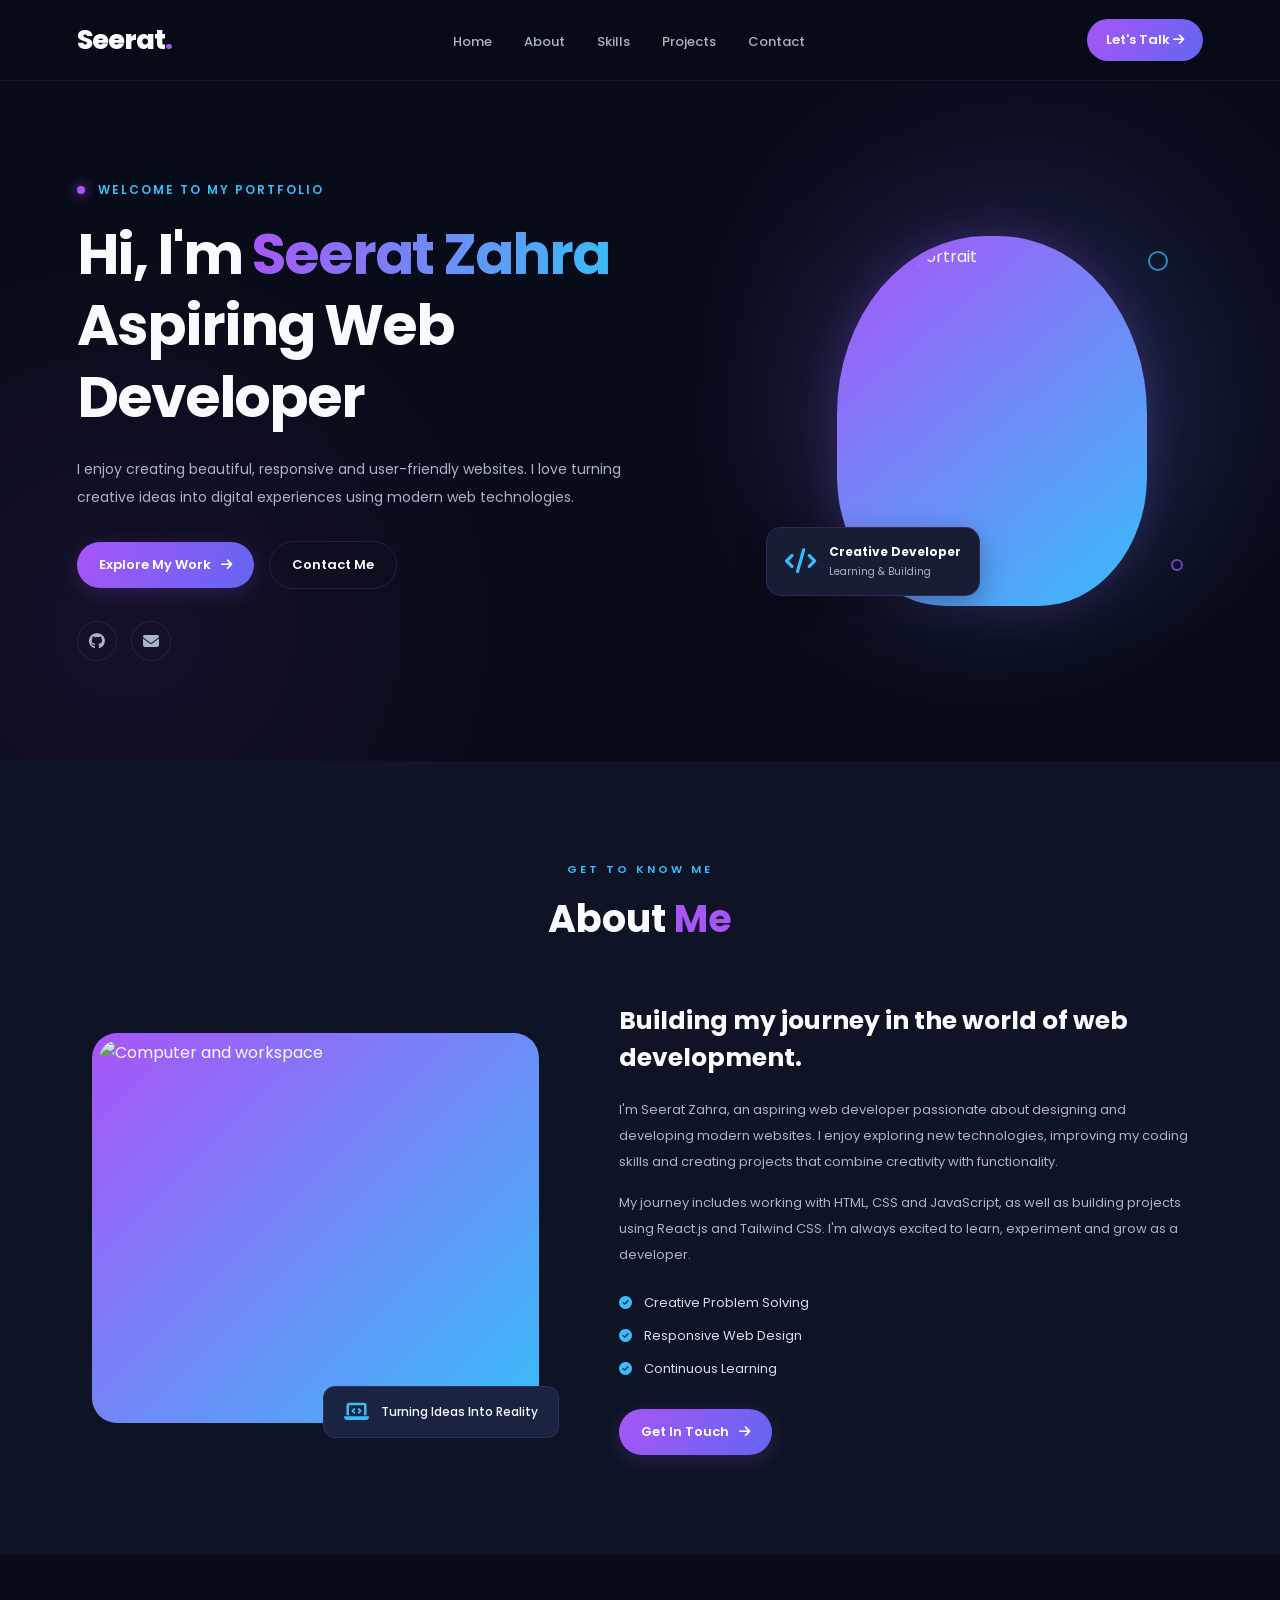
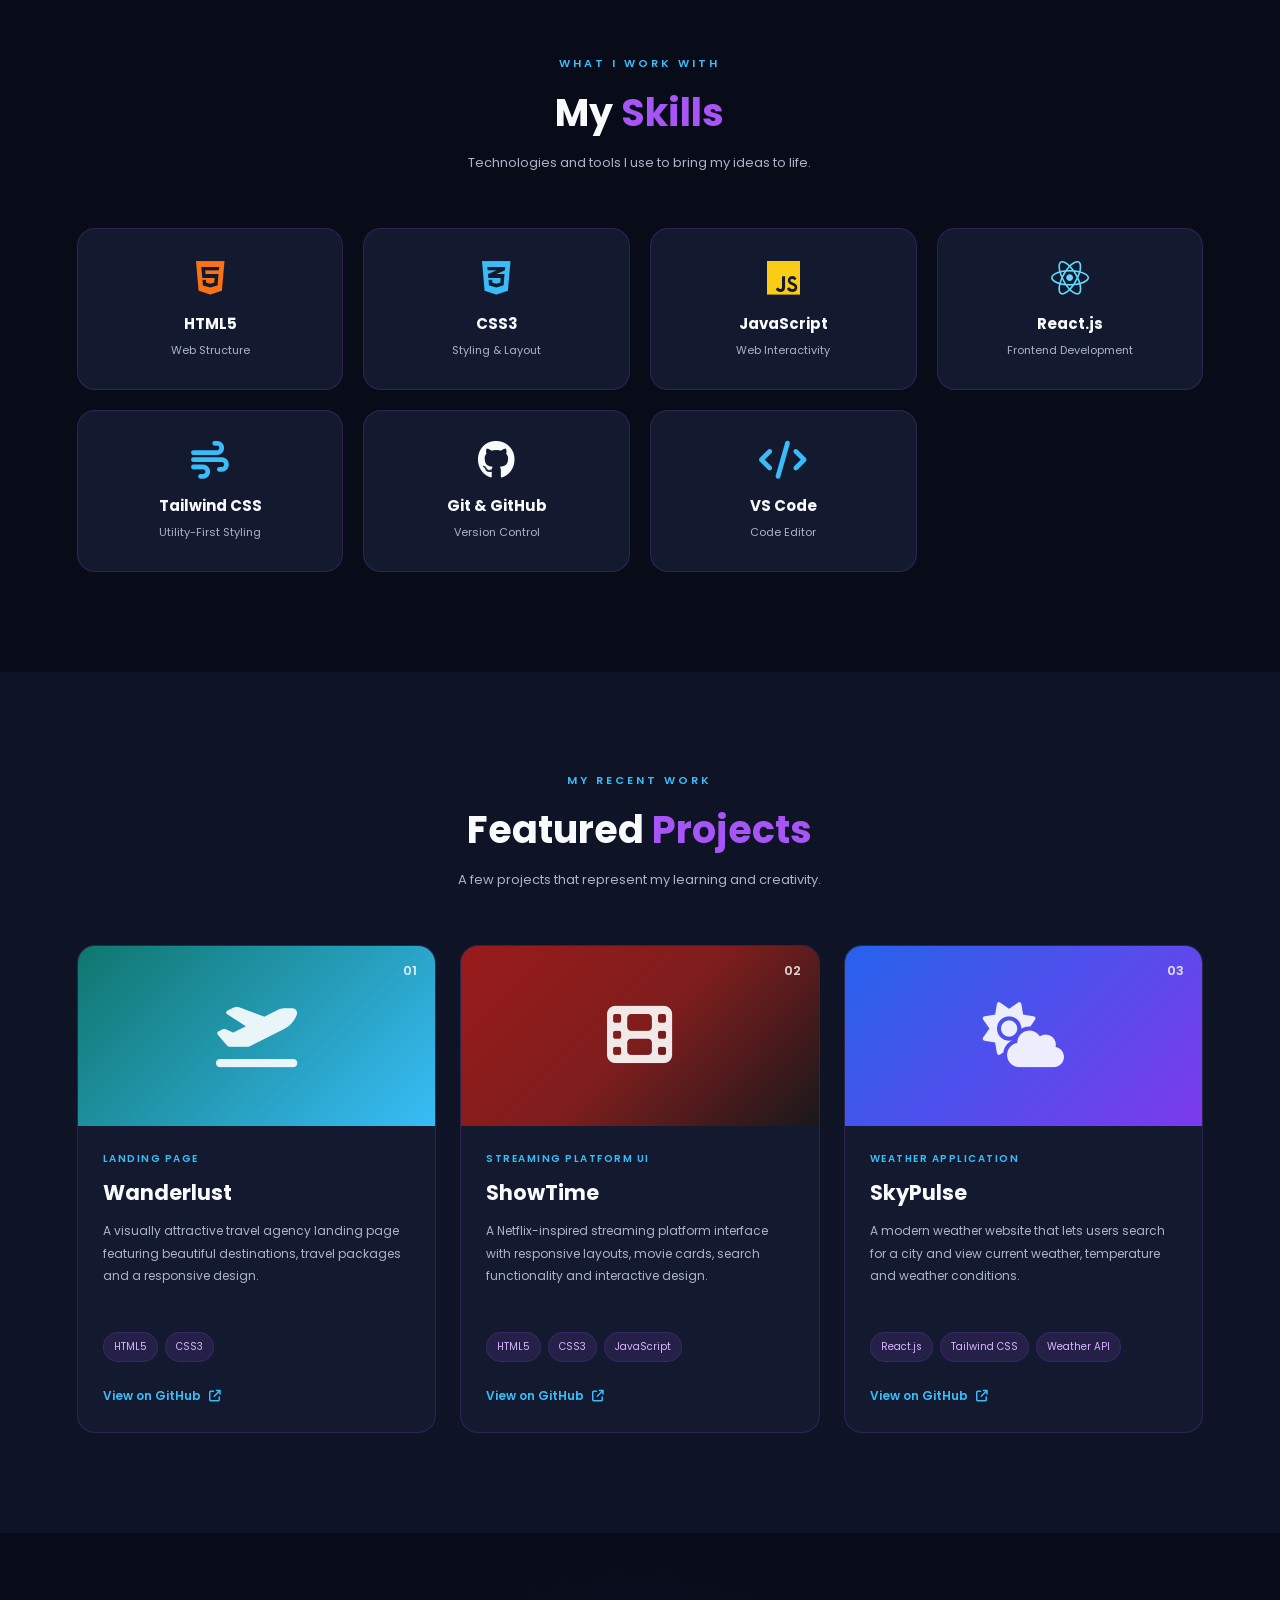
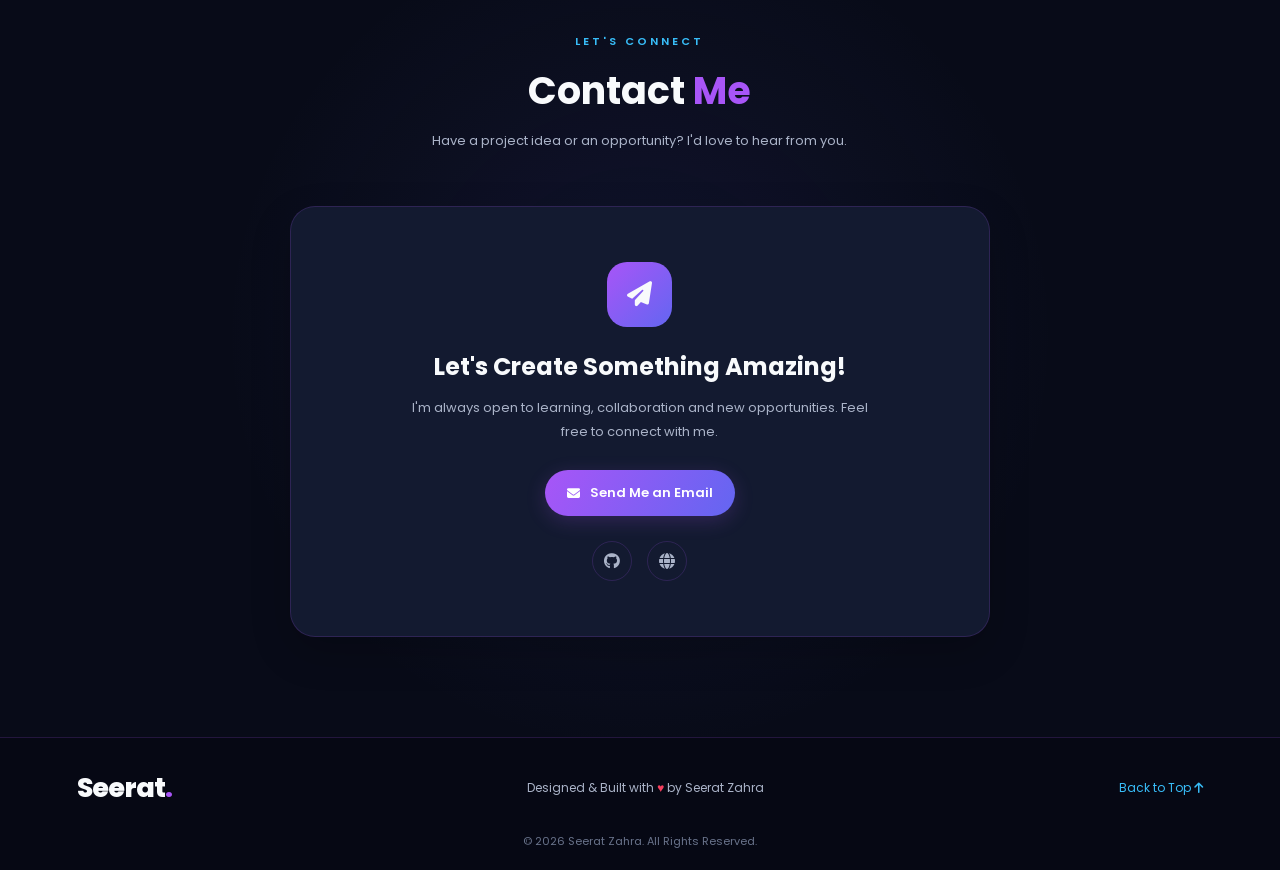
==== Web-Development-and-Designing-Level-1-Task-2-Personal-Portfolio/index.html @ 810b22ed "update langing page images" ====
<!DOCTYPE html>
<html lang="en">
<head>
    <meta charset="UTF-8">
    <meta name="viewport" content="width=device-width, initial-scale=1.0">
    <title>Seerat Zahra | Portfolio</title>

    <link rel="icon" type="image/png" href="https://static.vecteezy.com/system/resources/previews/004/467/266/non_2x/portfolio-sketch-neon-icon-simple-thin-line-outline-of-education-icons-for-ui-and-ux-website-or-mobile-application-isolated-on-brick-wall-vector.jpg">

    <!-- Google Font -->
    <link rel="preconnect" href="https://fonts.googleapis.com">
    <link rel="preconnect" href="https://fonts.gstatic.com" crossorigin>
    <link href="https://fonts.googleapis.com/css2?family=Poppins:wght@300;400;500;600;700;800&display=swap" rel="stylesheet">

    <!-- Icons -->
    <link rel="stylesheet" href="https://cdnjs.cloudflare.com/ajax/libs/font-awesome/6.5.0/css/all.min.css">

    <link rel="stylesheet" href="style.css">
</head>

<body>

    <!-- NAVBAR -->
    <header class="header">
        <nav class="navbar container">
            <a href="#home" class="logo">Seerat<span>.</span></a>

            <ul class="nav-links">
                <li><a href="#home">Home</a></li>
                <li><a href="#about">About</a></li>
                <li><a href="#skills">Skills</a></li>
                <li><a href="#projects">Projects</a></li>
                <li><a href="#contact">Contact</a></li>
            </ul>

            <a href="#contact" class="nav-btn">Let's Talk <i class="fas fa-arrow-right"></i></a>
        </nav>
    </header>


    <!-- HERO SECTION -->
    <section class="hero section" id="home">
        <div class="container hero-content">

            <div class="hero-text">
                <p class="welcome"><span></span> WELCOME TO MY PORTFOLIO</p>

                <h1>
                    Hi, I'm <span>Seerat Zahra</span>
                    <br>
                    Aspiring Web Developer
                </h1>

                <p class="hero-description">
                    I enjoy creating beautiful, responsive and user-friendly
                    websites. I love turning creative ideas into digital
                    experiences using modern web technologies.
                </p>

                <div class="hero-buttons">
                    <a href="#projects" class="primary-btn">
                        Explore My Work <i class="fas fa-arrow-right"></i>
                    </a>

                    <a href="#contact" class="secondary-btn">
                        Contact Me
                    </a>
                </div>

                <div class="social-links">
                    <a href="https://github.com/zseerat2424-lab" target="_blank" aria-label="GitHub">
                        <i class="fab fa-github"></i>
                    </a>
                    <a href="#contact" aria-label="Contact">
                        <i class="fas fa-envelope"></i>
                    </a>
                </div>
            </div>

            <div class="hero-image">
                <div class="image-glow"></div>

                <div class="avatar-frame">
                    <img
                        src="https://images.stockcake.com/public/b/0/a/b0afd8a7-63c9-40c5-acd7-bfbc4ed715cc_large/coder-at-work-stockcake.jpg"
                        alt="Profile portrait"
                    >
                </div>

                <div class="floating-card">
                    <i class="fas fa-code"></i>
                    <div>
                        <h4>Creative Developer</h4>
                        <p>Learning & Building</p>
                    </div>
                </div>

                <div class="small-decoration decoration-one"></div>
                <div class="small-decoration decoration-two"></div>
            </div>

        </div>
    </section>


    <!-- ABOUT SECTION -->
    <section class="about section" id="about">
        <div class="container">

            <div class="section-heading">
                <p class="section-subtitle">GET TO KNOW ME</p>
                <h2>About <span>Me</span></h2>
            </div>

            <div class="about-content">

                <div class="about-image">
                    <div class="about-image-frame">
                        <img
                            src="https://images.unsplash.com/photo-1498050108023-c5249f4df085?auto=format&fit=crop&w=900&q=85"
                            alt="Computer and workspace"
                        >
                    </div>
                    <div class="about-image-label">
                        <i class="fas fa-laptop-code"></i>
                        <span>Turning Ideas Into Reality</span>
                    </div>
                </div>

                <div class="about-text">
                    <h3>Building my journey in the world of web development.</h3>

                    <p>
                        I'm Seerat Zahra, an aspiring web developer passionate
                        about designing and developing modern websites.
                        I enjoy exploring new technologies, improving my
                        coding skills and creating projects that combine
                        creativity with functionality.
                    </p>

                    <p>
                        My journey includes working with HTML, CSS and
                        JavaScript, as well as building projects using
                        React.js and Tailwind CSS. I'm always excited to
                        learn, experiment and grow as a developer.
                    </p>

                    <div class="about-details">
                        <div>
                            <i class="fas fa-check-circle"></i>
                            Creative Problem Solving
                        </div>
                        <div>
                            <i class="fas fa-check-circle"></i>
                            Responsive Web Design
                        </div>
                        <div>
                            <i class="fas fa-check-circle"></i>
                            Continuous Learning
                        </div>
                    </div>

                    <a href="#contact" class="primary-btn about-btn">
                        Get In Touch <i class="fas fa-arrow-right"></i>
                    </a>
                </div>

            </div>
        </div>
    </section>


    <!-- SKILLS SECTION -->
    <section class="skills section" id="skills">
        <div class="container">

            <div class="section-heading">
                <p class="section-subtitle">WHAT I WORK WITH</p>
                <h2>My <span>Skills</span></h2>
                <p class="heading-description">
                    Technologies and tools I use to bring my ideas to life.
                </p>
            </div>

            <div class="skills-grid">

                <div class="skill-card">
                    <i class="fab fa-html5 html-icon"></i>
                    <h3>HTML5</h3>
                    <p>Web Structure</p>
                </div>

                <div class="skill-card">
                    <i class="fab fa-css3-alt css-icon"></i>
                    <h3>CSS3</h3>
                    <p>Styling & Layout</p>
                </div>

                <div class="skill-card">
                    <i class="fab fa-js js-icon"></i>
                    <h3>JavaScript</h3>
                    <p>Web Interactivity</p>
                </div>

                <div class="skill-card">
                    <i class="fab fa-react react-icon"></i>
                    <h3>React.js</h3>
                    <p>Frontend Development</p>
                </div>

                <div class="skill-card">
                    <i class="fas fa-wind tailwind-icon"></i>
                    <h3>Tailwind CSS</h3>
                    <p>Utility-First Styling</p>
                </div>

                <div class="skill-card">
                    <i class="fab fa-github github-icon"></i>
                    <h3>Git & GitHub</h3>
                    <p>Version Control</p>
                </div>

                <div class="skill-card">
                    <i class="fas fa-code vscode-icon"></i>
                    <h3>VS Code</h3>
                    <p>Code Editor</p>
                </div>

            </div>
        </div>
    </section>


    <!-- PROJECTS SECTION -->
    <section class="projects section" id="projects">
        <div class="container">

            <div class="section-heading">
                <p class="section-subtitle">MY RECENT WORK</p>
                <h2>Featured <span>Projects</span></h2>
                <p class="heading-description">
                    A few projects that represent my learning and creativity.
                </p>
            </div>

            <div class="projects-grid">

                <!-- WANDERLUST -->
                <div class="project-card">
                    <div class="project-image wanderlust-image">
                        <i class="fas fa-plane-departure"></i>
                        <span>01</span>
                    </div>

                    <div class="project-info">
                        <p class="project-category">LANDING PAGE</p>
                        <h3>Wanderlust</h3>

                        <p>
                            A visually attractive travel agency landing page
                            featuring beautiful destinations, travel packages
                            and a responsive design.
                        </p>

                        <div class="project-tech">
                            <span>HTML5</span>
                            <span>CSS3</span>
                        </div>

                        <a href="https://github.com/zseerat2424-lab/OIBSIP"
                           target="_blank" class="project-link">
                            View on GitHub <i class="fas fa-arrow-up-right-from-square"></i>
                        </a>
                    </div>
                </div>


                <!-- SHOWTIME -->
                <div class="project-card">
                    <div class="project-image showtime-image">
                        <i class="fas fa-film"></i>
                        <span>02</span>
                    </div>

                    <div class="project-info">
                        <p class="project-category">STREAMING PLATFORM UI</p>
                        <h3>ShowTime</h3>

                        <p>
                            A Netflix-inspired streaming platform interface
                            with responsive layouts, movie cards, search
                            functionality and interactive design.
                        </p>

                        <div class="project-tech">
                            <span>HTML5</span>
                            <span>CSS3</span>
                            <span>JavaScript</span>
                        </div>

                        <a href="https://github.com/zseerat2424-lab/Show-Time"
                           target="_blank" class="project-link">
                            View on GitHub <i class="fas fa-arrow-up-right-from-square"></i>
                        </a>
                    </div>
                </div>


                <!-- SKYPULSE -->
                <div class="project-card">
                    <div class="project-image skypulse-image">
                        <i class="fas fa-cloud-sun"></i>
                        <span>03</span>
                    </div>

                    <div class="project-info">
                        <p class="project-category">WEATHER APPLICATION</p>
                        <h3>SkyPulse</h3>

                        <p>
                            A modern weather website that lets users search
                            for a city and view current weather, temperature
                            and weather conditions.
                        </p>

                        <div class="project-tech">
                            <span>React.js</span>
                            <span>Tailwind CSS</span>
                            <span>Weather API</span>
                        </div>

                        <a href="https://github.com/zseerat2424-lab/Sky-Pulse"
                           target="_blank" class="project-link">
                            View on GitHub <i class="fas fa-arrow-up-right-from-square"></i>
                        </a>
                    </div>
                </div>

            </div>
        </div>
    </section>


    <!-- CONTACT SECTION -->
    <section class="contact section" id="contact">
        <div class="container">

            <div class="section-heading">
                <p class="section-subtitle">LET'S CONNECT</p>
                <h2>Contact <span>Me</span></h2>
                <p class="heading-description">
                    Have a project idea or an opportunity? I'd love to hear from you.
                </p>
            </div>

            <div class="contact-box">

                <div class="contact-icon">
                    <i class="fas fa-paper-plane"></i>
                </div>

                <h3>Let's Create Something Amazing!</h3>

                <p>
                    I'm always open to learning, collaboration and new opportunities.
                    Feel free to connect with me.
                </p>

                <a href="mailto:your-email@example.com" class="primary-btn">
                    <i class="fas fa-envelope"></i> Send Me an Email
                </a>

                <div class="contact-socials">
                    <a href="https://github.com/zseerat2424-lab" target="_blank" aria-label="GitHub">
                        <i class="fab fa-github"></i>
                    </a>
                    <a href="https://github.com/zseerat2424-lab" target="_blank" aria-label="GitHub profile">
                        <i class="fas fa-globe"></i>
                    </a>
                </div>

            </div>
        </div>
    </section>


    <!-- FOOTER -->
    <footer class="footer">
        <div class="container footer-content">
            <a href="#home" class="logo">Seerat<span>.</span></a>

            <p>Designed & Built with <span>♥</span> by Seerat Zahra</p>

            <a href="#home" class="back-to-top">
                Back to Top <i class="fas fa-arrow-up"></i>
            </a>
        </div>

        <p class="copyright">
            © 2026 Seerat Zahra. All Rights Reserved.
        </p>
    </footer>

</body>
</html>
---- Web-Development-and-Designing-Level-1-Task-2-Personal-Portfolio/style.css ----
/* =========================
   GLOBAL STYLES
========================= */

* {
    margin: 0;
    padding: 0;
    box-sizing: border-box;
    scroll-behavior: smooth;
}

:root {
    --bg-color: #080b18;
    --second-bg: #0e1325;
    --card-bg: #131a30;
    --purple: #a855f7;
    --blue: #38bdf8;
    --white: #f8fafc;
    --text: #aab3c8;
    --border: rgba(168, 85, 247, 0.18);
}

body {
    font-family: 'Poppins', sans-serif;
    background: var(--bg-color);
    color: var(--white);
    overflow-x: hidden;
}

a {
    text-decoration: none;
    color: inherit;
}

li {
    list-style: none;
}

img {
    max-width: 100%;
    display: block;
}

.container {
    width: 88%;
    max-width: 1200px;
    margin: auto;
}

.section {
    padding: 100px 0;
}


/* =========================
   NAVBAR
========================= */

.header {
    width: 100%;
    position: sticky;
    top: 0;
    z-index: 1000;
    background: rgba(8, 11, 24, 0.92);
    backdrop-filter: blur(15px);
    border-bottom: 1px solid rgba(255, 255, 255, 0.06);
}

.navbar {
    min-height: 80px;
    display: flex;
    align-items: center;
    justify-content: space-between;
}

.logo {
    font-size: 27px;
    font-weight: 800;
    letter-spacing: -1px;
}

.logo span {
    color: var(--purple);
}

.nav-links {
    display: flex;
    align-items: center;
    gap: 32px;
}

.nav-links a {
    font-size: 13px;
    font-weight: 500;
    color: var(--text);
    transition: 0.3s;
}

.nav-links a:hover {
    color: var(--blue);
}

.nav-btn {
    background: linear-gradient(120deg, var(--purple), #6366f1);
    padding: 11px 19px;
    border-radius: 30px;
    font-size: 13px;
    font-weight: 600;
    transition: 0.3s;
}

.nav-btn:hover {
    transform: translateY(-3px);
    box-shadow: 0 5px 20px rgba(168, 85, 247, 0.35);
}


/* =========================
   HERO SECTION
========================= */

.hero {
    min-height: 650px;
    display: flex;
    align-items: center;
    background:
        radial-gradient(circle at 80% 40%, rgba(99, 102, 241, 0.12), transparent 30%),
        radial-gradient(circle at 10% 80%, rgba(168, 85, 247, 0.08), transparent 30%);
}

.hero-content {
    display: grid;
    grid-template-columns: 1.2fr 0.8fr;
    align-items: center;
    gap: 70px;
}

.welcome {
    color: var(--blue);
    font-size: 12px;
    font-weight: 600;
    letter-spacing: 2px;
    margin-bottom: 20px;
}

.welcome span {
    display: inline-block;
    width: 8px;
    height: 8px;
    background: var(--purple);
    border-radius: 50%;
    margin-right: 8px;
    box-shadow: 0 0 12px var(--purple);
}

.hero-text h1 {
    font-size: clamp(36px, 5vw, 57px);
    line-height: 1.25;
    font-weight: 700;
    letter-spacing: -2px;
}

.hero-text h1 span {
    background: linear-gradient(100deg, var(--purple), var(--blue));
    background-clip: text;
    -webkit-background-clip: text;
    color: transparent;
}

.hero-description {
    color: var(--text);
    font-size: 14px;
    line-height: 2;
    max-width: 570px;
    margin: 22px 0 30px;
}

.hero-buttons {
    display: flex;
    align-items: center;
    gap: 15px;
    flex-wrap: wrap;
}

.primary-btn,
.secondary-btn {
    display: inline-flex;
    align-items: center;
    justify-content: center;
    gap: 10px;
    padding: 13px 22px;
    border-radius: 30px;
    font-size: 13px;
    font-weight: 600;
    transition: 0.3s;
}

.primary-btn {
    background: linear-gradient(120deg, var(--purple), #6366f1);
    color: white;
    box-shadow: 0 5px 20px rgba(168, 85, 247, 0.2);
}

.primary-btn:hover {
    transform: translateY(-4px);
    box-shadow: 0 8px 25px rgba(168, 85, 247, 0.4);
}

.secondary-btn {
    border: 1px solid var(--border);
    color: var(--white);
}

.secondary-btn:hover {
    border-color: var(--blue);
    color: var(--blue);
    transform: translateY(-4px);
}

.social-links {
    display: flex;
    gap: 14px;
    margin-top: 32px;
}

.social-links a,
.contact-socials a {
    width: 40px;
    height: 40px;
    border: 1px solid var(--border);
    border-radius: 50%;
    display: flex;
    align-items: center;
    justify-content: center;
    color: var(--text);
    transition: 0.3s;
}

.social-links a:hover,
.contact-socials a:hover {
    color: white;
    background: var(--purple);
    transform: translateY(-4px);
}


/* HERO IMAGE */

.hero-image {
    position: relative;
    display: flex;
    align-items: center;
    justify-content: center;
    min-height: 420px;
}

.image-glow {
    position: absolute;
    width: 320px;
    height: 320px;
    background: linear-gradient(135deg, var(--purple), var(--blue));
    border-radius: 50%;
    filter: blur(90px);
    opacity: 0.25;
}

.avatar-frame {
    width: 310px;
    height: 370px;
    position: relative;
    z-index: 2;
    border-radius: 48% 48% 35% 35%;
    padding: 8px;
    background: linear-gradient(140deg, var(--purple), var(--blue));
    box-shadow: 0 0 40px rgba(168, 85, 247, 0.2);
    overflow: hidden;
}

.avatar-frame img {
    width: 100%;
    height: 100%;
    object-fit: cover;
    object-position: center;
    border-radius: inherit;
}

.floating-card {
    position: absolute;
    z-index: 3;
    bottom: 35px;
    left: -15px;
    display: flex;
    align-items: center;
    gap: 13px;
    background: #171d35;
    border: 1px solid var(--border);
    border-radius: 15px;
    padding: 15px 18px;
    box-shadow: 0 10px 30px rgba(0, 0, 0, 0.3);
    animation: float 3s ease-in-out infinite;
}

.floating-card > i {
    color: var(--blue);
    font-size: 25px;
}

.floating-card h4 {
    font-size: 12px;
}

.floating-card p {
    font-size: 10px;
    color: var(--text);
    margin-top: 3px;
}

.small-decoration {
    position: absolute;
    border: 2px solid var(--blue);
    border-radius: 50%;
    opacity: 0.7;
}

.decoration-one {
    width: 20px;
    height: 20px;
    top: 40px;
    right: 35px;
}

.decoration-two {
    width: 12px;
    height: 12px;
    bottom: 60px;
    right: 20px;
    border-color: var(--purple);
}

@keyframes float {
    0%, 100% {
        transform: translateY(0);
    }
    50% {
        transform: translateY(-12px);
    }
}


/* =========================
   SECTION HEADINGS
========================= */

.section-heading {
    text-align: center;
    margin-bottom: 55px;
}

.section-subtitle {
    color: var(--blue);
    font-size: 11px;
    font-weight: 600;
    letter-spacing: 3px;
    margin-bottom: 12px;
}

.section-heading h2 {
    font-size: 38px;
    font-weight: 700;
}

.section-heading h2 span {
    color: var(--purple);
}

.heading-description {
    color: var(--text);
    font-size: 13px;
    margin-top: 12px;
}


/* =========================
   ABOUT SECTION
========================= */

.about {
    background: var(--second-bg);
}

.about-content {
    display: grid;
    grid-template-columns: 0.9fr 1.1fr;
    align-items: center;
    gap: 65px;
}

.about-image {
    position: relative;
    padding: 15px;
}

.about-image-frame {
    height: 390px;
    border-radius: 25px;
    padding: 7px;
    background: linear-gradient(135deg, var(--purple), var(--blue));
    overflow: hidden;
}

.about-image-frame img {
    height: 100%;
    width: 100%;
    object-fit: cover;
    border-radius: 20px;
    transition: 0.5s;
}

.about-image-frame:hover img {
    transform: scale(1.06);
}

.about-image-label {
    position: absolute;
    bottom: 0;
    right: -5px;
    background: #1a2340;
    border: 1px solid var(--border);
    border-radius: 12px;
    padding: 15px 20px;
    display: flex;
    align-items: center;
    gap: 12px;
    font-size: 12px;
    font-weight: 500;
}

.about-image-label i {
    color: var(--blue);
    font-size: 20px;
}

.about-text h3 {
    font-size: 25px;
    line-height: 1.5;
    margin-bottom: 20px;
}

.about-text p {
    color: var(--text);
    font-size: 13px;
    line-height: 2;
    margin-bottom: 15px;
}

.about-details {
    display: grid;
    gap: 13px;
    margin: 25px 0;
}

.about-details div {
    font-size: 13px;
    color: #d7dced;
}

.about-details i {
    color: var(--blue);
    margin-right: 9px;
}

.about-btn {
    margin-top: 5px;
}


/* =========================
   SKILLS SECTION
========================= */

.skills {
    background: var(--bg-color);
}

.skills-grid {
    display: grid;
    grid-template-columns: repeat(4, 1fr);
    gap: 20px;
}

.skill-card {
    background: var(--card-bg);
    border: 1px solid var(--border);
    padding: 30px 15px;
    border-radius: 18px;
    text-align: center;
    transition: 0.35s;
}

.skill-card:hover {
    transform: translateY(-9px);
    border-color: var(--purple);
    box-shadow: 0 10px 30px rgba(168, 85, 247, 0.12);
}

.skill-card i {
    font-size: 38px;
    margin-bottom: 15px;
}

.skill-card h3 {
    font-size: 15px;
    margin-bottom: 7px;
}

.skill-card p {
    color: var(--text);
    font-size: 11px;
}

.html-icon {
    color: #f97316;
}

.css-icon {
    color: #38bdf8;
}

.js-icon {
    color: #facc15;
}

.react-icon {
    color: #61dafb;
}

.tailwind-icon {
    color: #38bdf8;
}

.github-icon {
    color: #f8fafc;
}

.vscode-icon {
    color: #38bdf8;
}


/* =========================
   PROJECTS SECTION
========================= */

.projects {
    background: var(--second-bg);
}

.projects-grid {
    display: grid;
    grid-template-columns: repeat(3, 1fr);
    gap: 24px;
}

.project-card {
    background: var(--card-bg);
    border: 1px solid var(--border);
    border-radius: 18px;
    overflow: hidden;
    transition: 0.35s;
}

.project-card:hover {
    transform: translateY(-10px);
    border-color: var(--purple);
    box-shadow: 0 12px 35px rgba(168, 85, 247, 0.13);
}

.project-image {
    height: 180px;
    position: relative;
    display: flex;
    align-items: center;
    justify-content: center;
    overflow: hidden;
}

.project-image i {
    font-size: 65px;
    color: rgba(255, 255, 255, 0.9);
    transition: 0.4s;
}

.project-card:hover .project-image i {
    transform: scale(1.2) rotate(-5deg);
}

.project-image span {
    position: absolute;
    top: 15px;
    right: 18px;
    font-size: 13px;
    font-weight: 600;
    color: rgba(255, 255, 255, 0.8);
}

.wanderlust-image {
    background: linear-gradient(135deg, #0f766e, #38bdf8);
}

.showtime-image {
    background: linear-gradient(135deg, #991b1b, #7f1d1d, #18181b);
}

.skypulse-image {
    background: linear-gradient(135deg, #2563eb, #7c3aed);
}

.project-info {
    padding: 25px;
}

.project-category {
    color: var(--blue);
    font-size: 10px;
    letter-spacing: 1.5px;
    font-weight: 600;
    margin-bottom: 10px;
}

.project-info h3 {
    font-size: 21px;
    margin-bottom: 12px;
}

.project-info > p:not(.project-category) {
    font-size: 12px;
    line-height: 1.9;
    color: var(--text);
    min-height: 92px;
}

.project-tech {
    display: flex;
    flex-wrap: wrap;
    gap: 7px;
    margin: 20px 0;
}

.project-tech span {
    color: #d8b4fe;
    background: rgba(168, 85, 247, 0.12);
    border: 1px solid rgba(168, 85, 247, 0.15);
    border-radius: 20px;
    padding: 6px 10px;
    font-size: 10px;
}

.project-link {
    display: inline-flex;
    align-items: center;
    gap: 8px;
    color: var(--blue);
    font-size: 12px;
    font-weight: 600;
    transition: 0.3s;
}

.project-link:hover {
    color: var(--purple);
    gap: 13px;
}


/* =========================
   CONTACT SECTION
========================= */

.contact {
    background:
        radial-gradient(circle at center, rgba(99, 102, 241, 0.1), transparent 55%),
        var(--bg-color);
}

.contact-box {
    max-width: 700px;
    margin: auto;
    padding: 55px 35px;
    text-align: center;
    border: 1px solid var(--border);
    background: var(--card-bg);
    border-radius: 25px;
    box-shadow: 0 15px 40px rgba(0, 0, 0, 0.2);
}

.contact-icon {
    width: 65px;
    height: 65px;
    margin: 0 auto 22px;
    display: flex;
    align-items: center;
    justify-content: center;
    border-radius: 20px;
    background: linear-gradient(135deg, var(--purple), #6366f1);
    font-size: 25px;
}

.contact-box h3 {
    font-size: 24px;
    margin-bottom: 12px;
}

.contact-box > p {
    max-width: 480px;
    margin: 0 auto 25px;
    color: var(--text);
    font-size: 13px;
    line-height: 1.9;
}

.contact-socials {
    display: flex;
    justify-content: center;
    gap: 15px;
    margin-top: 25px;
}


/* =========================
   FOOTER
========================= */

.footer {
    padding: 30px 0 20px;
    background: #060814;
    border-top: 1px solid var(--border);
}

.footer-content {
    display: flex;
    align-items: center;
    justify-content: space-between;
    gap: 20px;
}

.footer-content p {
    color: var(--text);
    font-size: 12px;
}

.footer-content p span {
    color: #f43f5e;
}

.back-to-top {
    font-size: 12px;
    color: var(--blue);
}

.back-to-top:hover {
    color: var(--purple);
}

.copyright {
    text-align: center;
    color: #69738b;
    font-size: 11px;
    margin-top: 25px;
}


/* =========================
   RESPONSIVE DESIGN
========================= */

@media (max-width: 950px) {

    .hero-content {
        gap: 30px;
    }

    .hero-text h1 {
        font-size: 43px;
    }

    .avatar-frame {
        width: 270px;
        height: 330px;
    }

    .about-content {
        gap: 35px;
    }

    .projects-grid {
        grid-template-columns: repeat(2, 1fr);
    }

    .skills-grid {
        grid-template-columns: repeat(3, 1fr);
    }
}


@media (max-width: 700px) {

    .container {
        width: 90%;
    }

    .section {
        padding: 75px 0;
    }

    .navbar {
        flex-wrap: wrap;
        padding: 15px 0;
        gap: 15px;
    }

    .logo {
        font-size: 23px;
    }

    .nav-links {
        order: 3;
        width: 100%;
        justify-content: center;
        flex-wrap: wrap;
        gap: 15px 22px;
    }

    .nav-links a {
        font-size: 12px;
    }

    .nav-btn {
        padding: 9px 14px;
        font-size: 11px;
    }

    .hero {
        padding-top: 60px;
    }

    .hero-content {
        grid-template-columns: 1fr;
        text-align: center;
    }

    .hero-text h1 {
        font-size: 39px;
    }

    .hero-description {
        margin-left: auto;
        margin-right: auto;
    }

    .hero-buttons,
    .social-links {
        justify-content: center;
    }

    .hero-image {
        min-height: 370px;
        margin-top: 15px;
    }

    .avatar-frame {
        width: 260px;
        height: 320px;
    }

    .floating-card {
        left: 0;
        bottom: 15px;
    }

    .section-heading h2 {
        font-size: 31px;
    }

    .about-content {
        grid-template-columns: 1fr;
    }

    .about-image {
        max-width: 430px;
        width: 100%;
        margin: auto;
    }

    .about-image-frame {
        height: 320px;
    }

    .about-text {
        text-align: center;
    }

    .about-text h3 {
        font-size: 22px;
    }

    .about-details {
        text-align: left;
        display: inline-grid;
    }

    .skills-grid {
        grid-template-columns: repeat(2, 1fr);
    }

    .projects-grid {
        grid-template-columns: 1fr;
        max-width: 450px;
        margin: auto;
    }

    .project-info > p:not(.project-category) {
        min-height: auto;
    }

    .footer-content {
        flex-direction: column;
        text-align: center;
    }
}


@media (max-width: 400px) {

    .hero-text h1 {
        font-size: 32px;
    }

    .nav-links {
        gap: 12px;
    }

    .nav-links a {
        font-size: 11px;
    }

    .skills-grid {
        gap: 12px;
    }

    .skill-card {
        padding: 23px 8px;
    }

    .contact-box {
        padding: 40px 20px;
    }

    .contact-box h3 {
        font-size: 20px;
    }
}
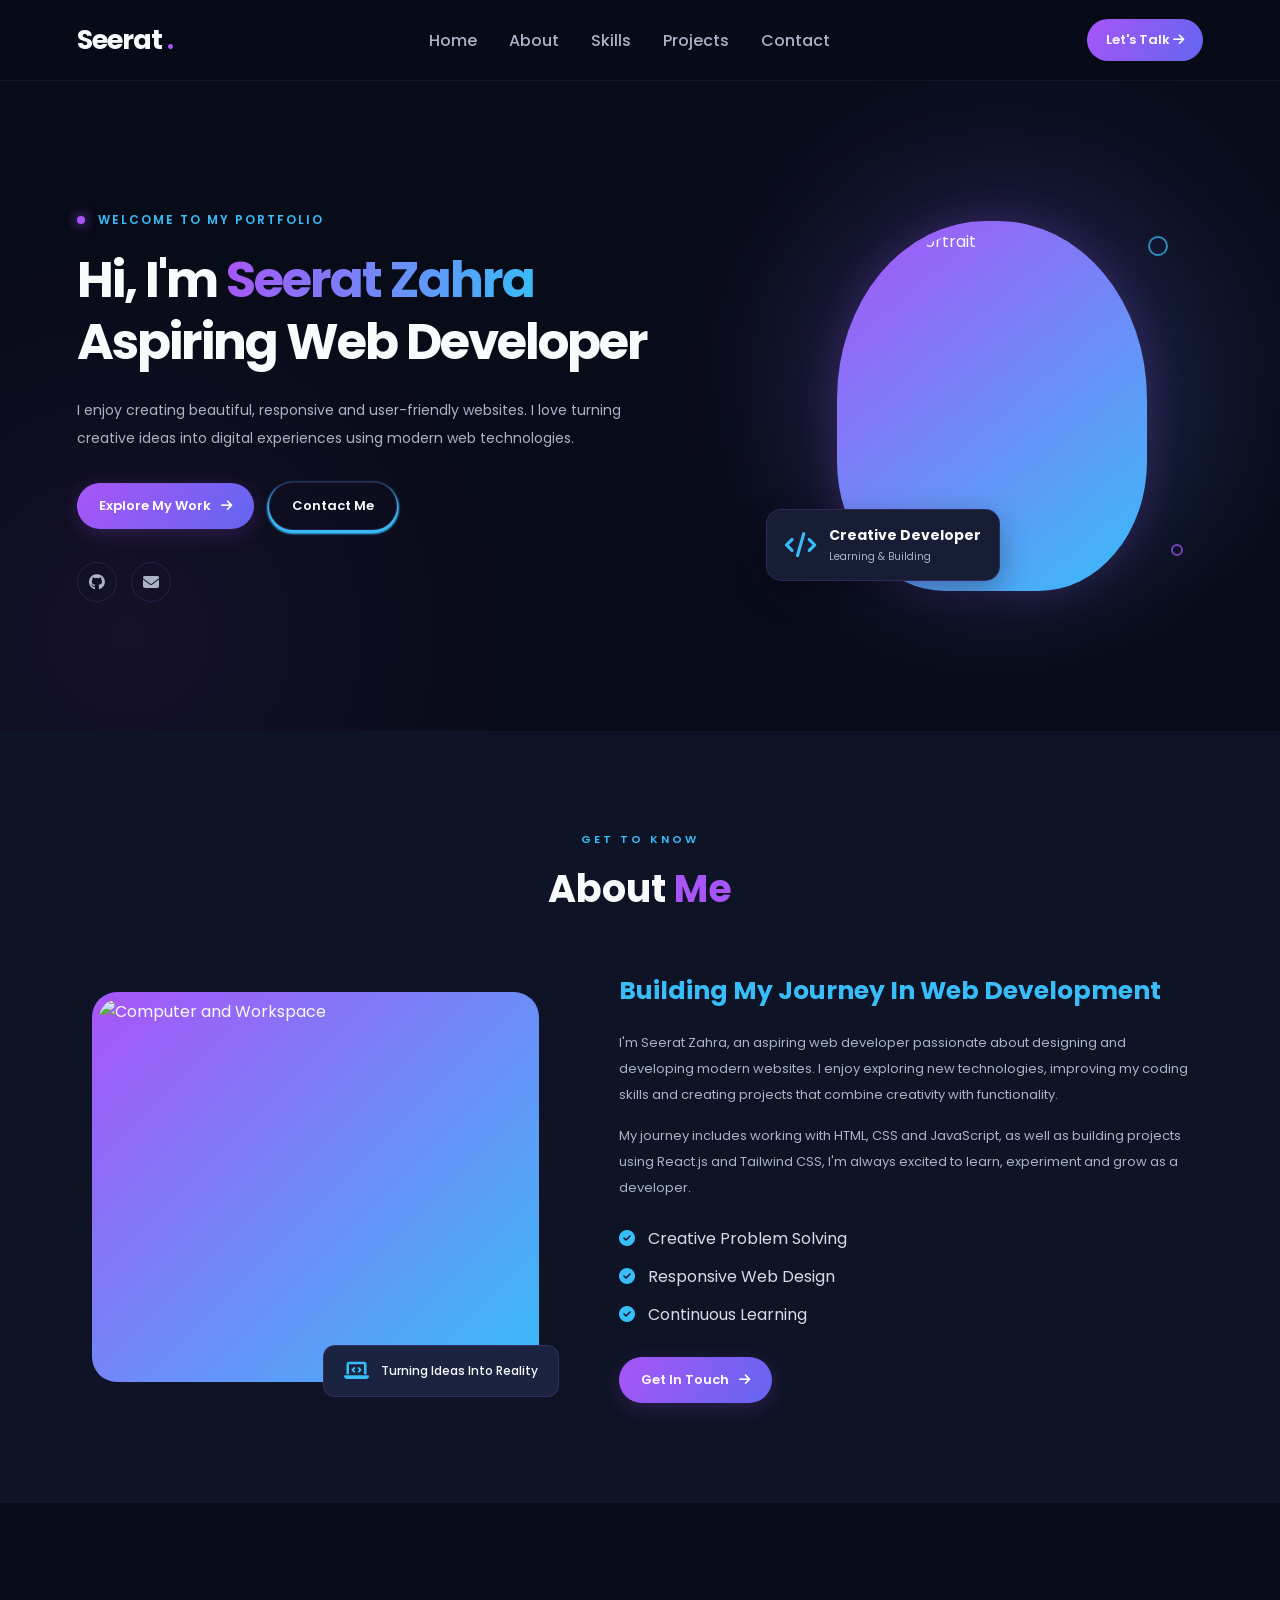
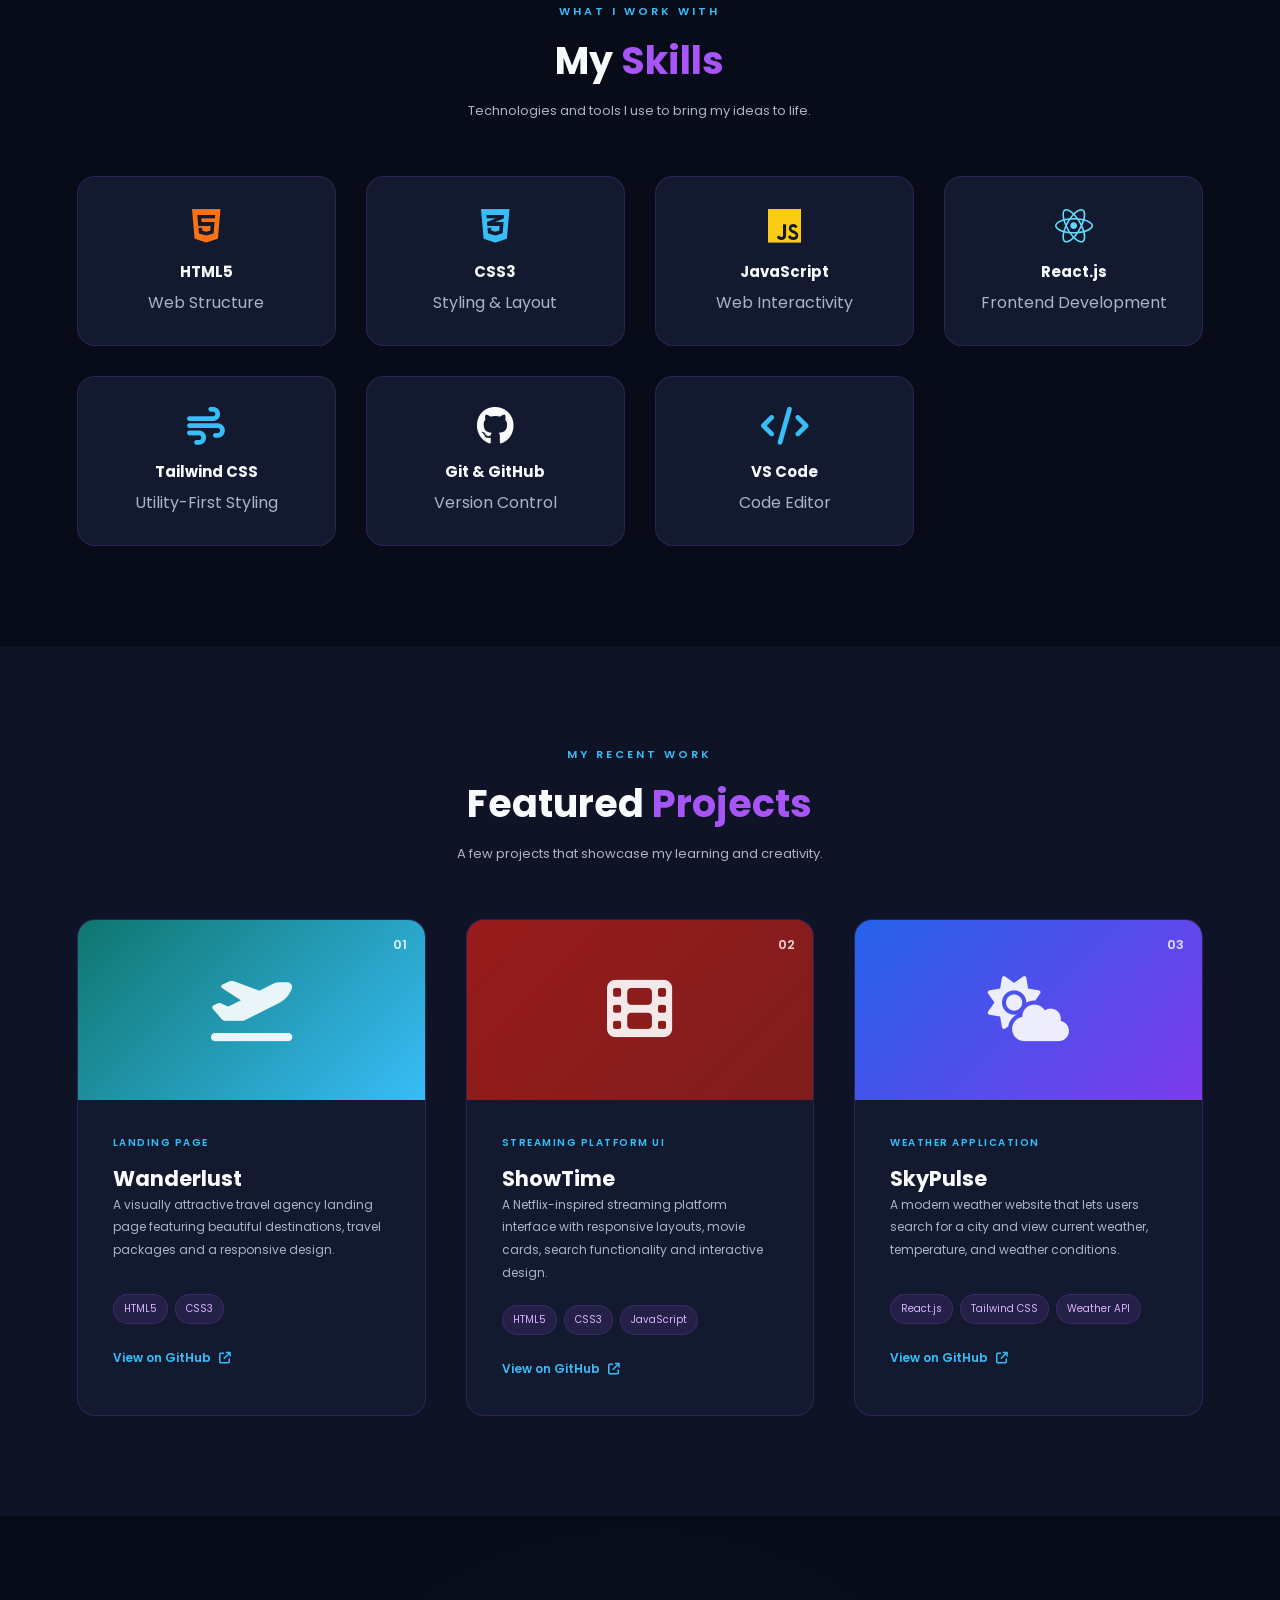
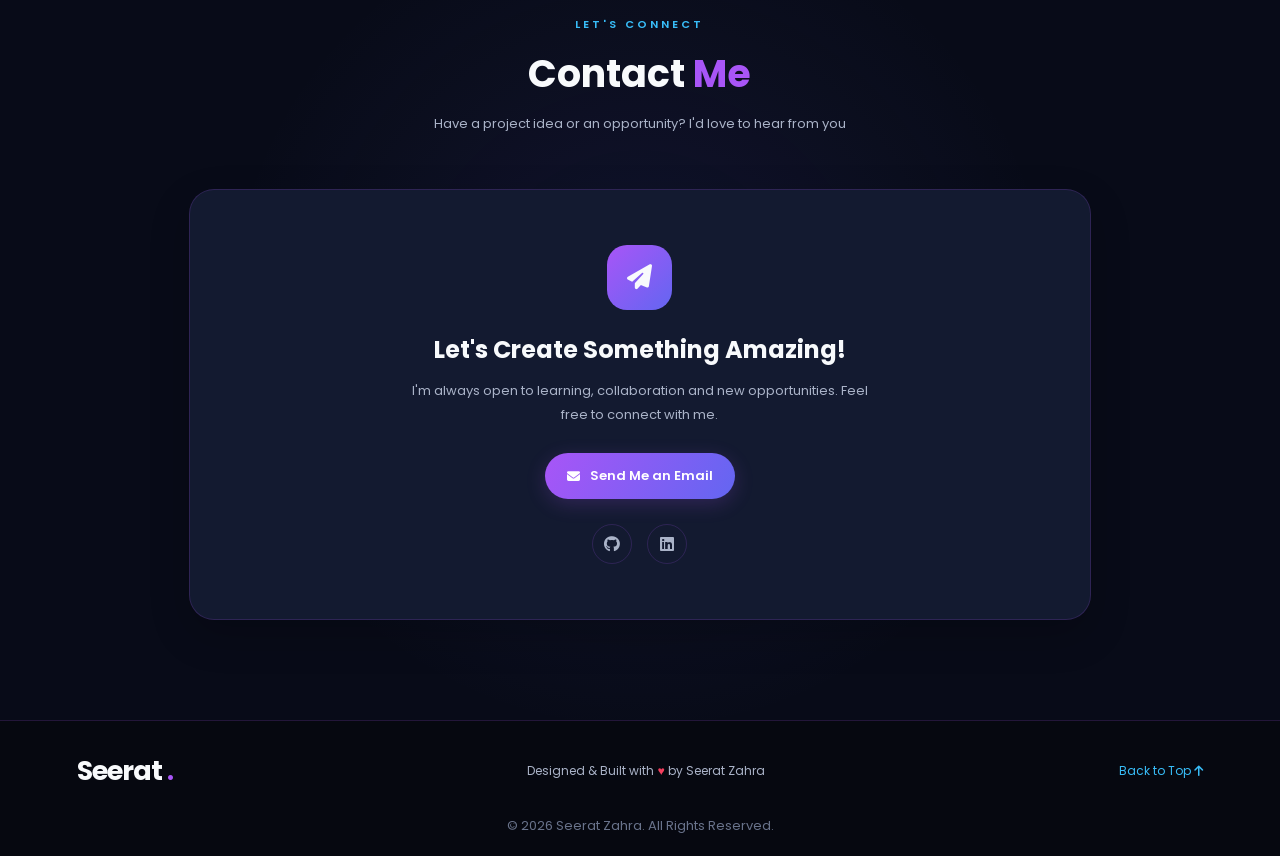
==== commit cbf3d233: "Upgrade Project" ====
--- a/Web-Development-and-Designing-Level-1-Task-2-Personal-Portfolio/index.html
+++ b/Web-Development-and-Designing-Level-1-Task-2-Personal-Portfolio/index.html
@@ -4,403 +4,364 @@
 <head>
     <meta charset="UTF-8">
     <meta name="viewport" content="width=device-width, initial-scale=1.0">
+
     <title>Seerat Zahra | Portfolio</title>
 
-    <link rel="icon" type="image/png" href="https://static.vecteezy.com/system/resources/previews/004/467/266/non_2x/portfolio-sketch-neon-icon-simple-thin-line-outline-of-education-icons-for-ui-and-ux-website-or-mobile-application-isolated-on-brick-wall-vector.jpg">
-
-    <!-- Google Font -->
-    <link rel="preconnect" href="https://fonts.googleapis.com">
-    <link rel="preconnect" href="https://fonts.gstatic.com" crossorigin>
+ <link rel="icon" type="image/png" href="images/portfolio.png">
+
+<!--Google Fonts-->
+
+ <link rel="preconnect" href="https://fonts.googleapis.com">
+   <link rel="preconnect" href="https://fonts.gstatic.com" crossorigin>
     <link href="https://fonts.googleapis.com/css2?family=Poppins:wght@300;400;500;600;700;800&display=swap" rel="stylesheet">
 
-    <!-- Icons -->
     <link rel="stylesheet" href="https://cdnjs.cloudflare.com/ajax/libs/font-awesome/6.5.0/css/all.min.css">
 
     <link rel="stylesheet" href="style.css">
+
 </head>
-
 <body>
 
-    <!-- NAVBAR -->
-    <header class="header">
-        <nav class="navbar container">
-            <a href="#home" class="logo">Seerat<span>.</span></a>
-
-            <ul class="nav-links">
-                <li><a href="#home">Home</a></li>
-                <li><a href="#about">About</a></li>
-                <li><a href="#skills">Skills</a></li>
-                <li><a href="#projects">Projects</a></li>
-                <li><a href="#contact">Contact</a></li>
-            </ul>
-
-            <a href="#contact" class="nav-btn">Let's Talk <i class="fas fa-arrow-right"></i></a>
-        </nav>
-    </header>
-
-
-    <!-- HERO SECTION -->
-    <section class="hero section" id="home">
-        <div class="container hero-content">
-
-            <div class="hero-text">
-                <p class="welcome"><span></span> WELCOME TO MY PORTFOLIO</p>
-
-                <h1>
-                    Hi, I'm <span>Seerat Zahra</span>
-                    <br>
-                    Aspiring Web Developer
-                </h1>
-
-                <p class="hero-description">
-                    I enjoy creating beautiful, responsive and user-friendly
-                    websites. I love turning creative ideas into digital
-                    experiences using modern web technologies.
-                </p>
-
-                <div class="hero-buttons">
-                    <a href="#projects" class="primary-btn">
-                        Explore My Work <i class="fas fa-arrow-right"></i>
-                    </a>
-
-                    <a href="#contact" class="secondary-btn">
-                        Contact Me
-                    </a>
-                </div>
-
-                <div class="social-links">
-                    <a href="https://github.com/zseerat2424-lab" target="_blank" aria-label="GitHub">
-                        <i class="fab fa-github"></i>
-                    </a>
-                    <a href="#contact" aria-label="Contact">
-                        <i class="fas fa-envelope"></i>
-                    </a>
-                </div>
-            </div>
-
-            <div class="hero-image">
-                <div class="image-glow"></div>
-
-                <div class="avatar-frame">
-                    <img
-                        src="https://images.stockcake.com/public/b/0/a/b0afd8a7-63c9-40c5-acd7-bfbc4ed715cc_large/coder-at-work-stockcake.jpg"
-                        alt="Profile portrait"
-                    >
-                </div>
-
-                <div class="floating-card">
-                    <i class="fas fa-code"></i>
-                    <div>
-                        <h4>Creative Developer</h4>
-                        <p>Learning & Building</p>
-                    </div>
-                </div>
-
-                <div class="small-decoration decoration-one"></div>
-                <div class="small-decoration decoration-two"></div>
-            </div>
-
-        </div>
-    </section>
-
-
-    <!-- ABOUT SECTION -->
-    <section class="about section" id="about">
-        <div class="container">
-
-            <div class="section-heading">
-                <p class="section-subtitle">GET TO KNOW ME</p>
-                <h2>About <span>Me</span></h2>
-            </div>
-
-            <div class="about-content">
-
-                <div class="about-image">
-                    <div class="about-image-frame">
-                        <img
-                            src="https://images.unsplash.com/photo-1498050108023-c5249f4df085?auto=format&fit=crop&w=900&q=85"
-                            alt="Computer and workspace"
-                        >
-                    </div>
-                    <div class="about-image-label">
-                        <i class="fas fa-laptop-code"></i>
-                        <span>Turning Ideas Into Reality</span>
-                    </div>
-                </div>
-
-                <div class="about-text">
-                    <h3>Building my journey in the world of web development.</h3>
-
-                    <p>
-                        I'm Seerat Zahra, an aspiring web developer passionate
-                        about designing and developing modern websites.
-                        I enjoy exploring new technologies, improving my
-                        coding skills and creating projects that combine
-                        creativity with functionality.
-                    </p>
-
-                    <p>
-                        My journey includes working with HTML, CSS and
-                        JavaScript, as well as building projects using
-                        React.js and Tailwind CSS. I'm always excited to
-                        learn, experiment and grow as a developer.
-                    </p>
-
-                    <div class="about-details">
-                        <div>
-                            <i class="fas fa-check-circle"></i>
-                            Creative Problem Solving
-                        </div>
-                        <div>
-                            <i class="fas fa-check-circle"></i>
-                            Responsive Web Design
-                        </div>
-                        <div>
-                            <i class="fas fa-check-circle"></i>
-                            Continuous Learning
-                        </div>
-                    </div>
-
-                    <a href="#contact" class="primary-btn about-btn">
-                        Get In Touch <i class="fas fa-arrow-right"></i>
-                    </a>
-                </div>
-
-            </div>
-        </div>
-    </section>
-
-
-    <!-- SKILLS SECTION -->
-    <section class="skills section" id="skills">
-        <div class="container">
-
-            <div class="section-heading">
-                <p class="section-subtitle">WHAT I WORK WITH</p>
-                <h2>My <span>Skills</span></h2>
-                <p class="heading-description">
-                    Technologies and tools I use to bring my ideas to life.
-                </p>
-            </div>
-
-            <div class="skills-grid">
-
-                <div class="skill-card">
-                    <i class="fab fa-html5 html-icon"></i>
-                    <h3>HTML5</h3>
-                    <p>Web Structure</p>
-                </div>
-
-                <div class="skill-card">
-                    <i class="fab fa-css3-alt css-icon"></i>
-                    <h3>CSS3</h3>
-                    <p>Styling & Layout</p>
-                </div>
-
-                <div class="skill-card">
-                    <i class="fab fa-js js-icon"></i>
-                    <h3>JavaScript</h3>
-                    <p>Web Interactivity</p>
-                </div>
-
-                <div class="skill-card">
-                    <i class="fab fa-react react-icon"></i>
-                    <h3>React.js</h3>
-                    <p>Frontend Development</p>
-                </div>
-
-                <div class="skill-card">
-                    <i class="fas fa-wind tailwind-icon"></i>
-                    <h3>Tailwind CSS</h3>
-                    <p>Utility-First Styling</p>
-                </div>
-
-                <div class="skill-card">
-                    <i class="fab fa-github github-icon"></i>
-                    <h3>Git & GitHub</h3>
-                    <p>Version Control</p>
-                </div>
-
-                <div class="skill-card">
-                    <i class="fas fa-code vscode-icon"></i>
-                    <h3>VS Code</h3>
-                    <p>Code Editor</p>
-                </div>
-
-            </div>
-        </div>
-    </section>
-
-
-    <!-- PROJECTS SECTION -->
-    <section class="projects section" id="projects">
-        <div class="container">
-
-            <div class="section-heading">
-                <p class="section-subtitle">MY RECENT WORK</p>
-                <h2>Featured <span>Projects</span></h2>
-                <p class="heading-description">
-                    A few projects that represent my learning and creativity.
-                </p>
-            </div>
-
-            <div class="projects-grid">
-
-                <!-- WANDERLUST -->
-                <div class="project-card">
-                    <div class="project-image wanderlust-image">
-                        <i class="fas fa-plane-departure"></i>
-                        <span>01</span>
-                    </div>
-
-                    <div class="project-info">
-                        <p class="project-category">LANDING PAGE</p>
-                        <h3>Wanderlust</h3>
-
-                        <p>
-                            A visually attractive travel agency landing page
-                            featuring beautiful destinations, travel packages
-                            and a responsive design.
-                        </p>
-
-                        <div class="project-tech">
-                            <span>HTML5</span>
-                            <span>CSS3</span>
-                        </div>
-
-                        <a href="https://github.com/zseerat2424-lab/OIBSIP"
-                           target="_blank" class="project-link">
-                            View on GitHub <i class="fas fa-arrow-up-right-from-square"></i>
-                        </a>
-                    </div>
-                </div>
-
-
-                <!-- SHOWTIME -->
-                <div class="project-card">
-                    <div class="project-image showtime-image">
-                        <i class="fas fa-film"></i>
-                        <span>02</span>
-                    </div>
-
-                    <div class="project-info">
-                        <p class="project-category">STREAMING PLATFORM UI</p>
-                        <h3>ShowTime</h3>
-
-                        <p>
-                            A Netflix-inspired streaming platform interface
-                            with responsive layouts, movie cards, search
-                            functionality and interactive design.
-                        </p>
-
-                        <div class="project-tech">
-                            <span>HTML5</span>
-                            <span>CSS3</span>
-                            <span>JavaScript</span>
-                        </div>
-
-                        <a href="https://github.com/zseerat2424-lab/Show-Time"
-                           target="_blank" class="project-link">
-                            View on GitHub <i class="fas fa-arrow-up-right-from-square"></i>
-                        </a>
-                    </div>
-                </div>
-
-
-                <!-- SKYPULSE -->
-                <div class="project-card">
-                    <div class="project-image skypulse-image">
-                        <i class="fas fa-cloud-sun"></i>
-                        <span>03</span>
-                    </div>
-
-                    <div class="project-info">
-                        <p class="project-category">WEATHER APPLICATION</p>
-                        <h3>SkyPulse</h3>
-
-                        <p>
-                            A modern weather website that lets users search
-                            for a city and view current weather, temperature
-                            and weather conditions.
-                        </p>
-
-                        <div class="project-tech">
-                            <span>React.js</span>
-                            <span>Tailwind CSS</span>
-                            <span>Weather API</span>
-                        </div>
-
-                        <a href="https://github.com/zseerat2424-lab/Sky-Pulse"
-                           target="_blank" class="project-link">
-                            View on GitHub <i class="fas fa-arrow-up-right-from-square"></i>
-                        </a>
-                    </div>
-                </div>
-
-            </div>
-        </div>
-    </section>
-
-
-    <!-- CONTACT SECTION -->
-    <section class="contact section" id="contact">
-        <div class="container">
-
-            <div class="section-heading">
-                <p class="section-subtitle">LET'S CONNECT</p>
-                <h2>Contact <span>Me</span></h2>
-                <p class="heading-description">
-                    Have a project idea or an opportunity? I'd love to hear from you.
-                </p>
-            </div>
-
-            <div class="contact-box">
-
-                <div class="contact-icon">
-                    <i class="fas fa-paper-plane"></i>
-                </div>
-
-                <h3>Let's Create Something Amazing!</h3>
-
-                <p>
-                    I'm always open to learning, collaboration and new opportunities.
-                    Feel free to connect with me.
-                </p>
-
-                <a href="mailto:your-email@example.com" class="primary-btn">
-                    <i class="fas fa-envelope"></i> Send Me an Email
-                </a>
-
-                <div class="contact-socials">
-                    <a href="https://github.com/zseerat2424-lab" target="_blank" aria-label="GitHub">
-                        <i class="fab fa-github"></i>
-                    </a>
-                    <a href="https://github.com/zseerat2424-lab" target="_blank" aria-label="GitHub profile">
-                        <i class="fas fa-globe"></i>
-                    </a>
-                </div>
-
-            </div>
-        </div>
-    </section>
-
-
-    <!-- FOOTER -->
-    <footer class="footer">
-        <div class="container footer-content">
-            <a href="#home" class="logo">Seerat<span>.</span></a>
-
-            <p>Designed & Built with <span>♥</span> by Seerat Zahra</p>
-
-            <a href="#home" class="back-to-top">
-                Back to Top <i class="fas fa-arrow-up"></i>
-            </a>
-        </div>
-
-        <p class="copyright">
-            © 2026 Seerat Zahra. All Rights Reserved.
-        </p>
-    </footer>
-
+<!-- Navbar -->
+<header class="header">
+
+<nav class="navbar container">
+<a href="#home" class="logo">Seerat <span>.</span></a>
+
+ <ul class="nav-links">
+<li><a href="#home">Home</a></li>
+<li><a href="#about">About</a></li>
+<li><a href="#skills">Skills</a></li>
+<li><a href="#projects">Projects</a></li>
+<li><a href="#contact">Contact</a></li>
+ </ul>
+
+<a href="#contact" class="nav-btn">Let's Talk <i class="fas fa-arrow-right"></i></a>
+
+</nav>
+</header>
+
+<!-- Hero Section -->
+
+<!-- Hero Section -->
+<section class="hero section" id="home">
+<div class="container hero-content">
+
+<div class="hero-text">
+
+<p class="welcome">
+<span></span> WELCOME TO MY PORTFOLIO</p>
+
+<h1>
+Hi, I'm <span>Seerat Zahra</span><br>
+Aspiring Web Developer
+</h1>
+
+<p class="hero-description">
+I enjoy creating beautiful, responsive and user-friendly websites.
+I love turning creative ideas into digital experiences using
+modern web technologies.
+</p>
+
+<div class="hero-buttons">
+<a href="#projects" class="primary-btn">
+Explore My Work <i class="fas fa-arrow-right"></i>
+</a>
+
+<a href="#contact" class="secondary-btn">
+Contact Me </a>
+</div>
+
+<div class="social-links">
+
+<a href="https://github.com/zseerat2424-lab" target="_blank" aria-label="GitHub">
+<i class="fab fa-github"></i> </a>
+
+<a href="#contact" aria-label="Contact">
+<i class="fas fa-envelope"></i> </a>
+
+</div>
+
+</div>
+
+<div class="hero-image">
+
+<div class="image-glow"></div>
+
+<div class="avatar-frame">
+<img src="https://images.stockcake.com/public/b/0/a/b0afd8a7-63c9-40c5-acd7-bfbc4ed715cc_large/coder-at-work-stockcake.jpg" alt="Profile Portrait">
+</div>
+
+<div class="floating-card">
+
+<i class="fas fa-code"></i>
+
+<div>
+<h4>Creative Developer</h4>
+<p>Learning & Building</p> </div>
+
+</div>
+
+<div class="small-decoration decoration-one"></div>
+<div class="small-decoration decoration-two"></div>
+
+</div>
+</div>
+</section>
+
+
+<!-- About Section -->
+
+<section class="about section" id="about">
+
+<div class="container">
+<div class="section-heading">
+<p class="section-subtitle">GET TO KNOW</p>
+<h2>About <span>Me</span></h2>
+</div>
+
+<div class="about-content">
+
+<div class="about-image">
+
+<div class="about-image-frame">
+
+<img src="https://images.unsplash.com/photo-1498050108023-c5249f4df085?auto=format&fit=crop&w=900&q=85" alt="Computer and Workspace">
+</div>
+
+<div class="about-image-label"><i class="fas fa-laptop-code"></i>
+<span>Turning Ideas Into Reality</span>
+</div>
+</div>
+
+<div class="about-text">
+<h3>Building My Journey In Web Development</h3>
+
+<p>I'm Seerat Zahra, an aspiring web developer passionate
+about designing and developing modern websites.
+I enjoy exploring new technologies, improving my coding skills and creating projects that combine creativity with functionality.
+</p>
+
+<p>
+My journey includes working with HTML, CSS and JavaScript, as well as building projects using React.js and Tailwind CSS, I'm always excited to learn, experiment and grow as a developer.
+</p>
+
+<div class="about-details">
+
+<div>
+<i class="fas fa-check-circle"></i>
+Creative Problem Solving
+</div>
+
+<div>
+<i class="fas fa-check-circle"></i>
+Responsive Web Design 
+</div>
+
+<div>
+<i class="fas fa-check-circle"></i>
+Continuous Learning
+</div>
+</div>
+
+<a href="#contact" class="primary-btn about-btn">
+
+Get In Touch
+<i class="fas fa-arrow-right"></i>
+</a>
+</div>
+</div>
+</div>
+</section>
+
+<!-- Skills Section -->
+<section class="skills section" id="skills">
+<div class="container">
+
+<div class="section-heading">
+
+<p class="section-subtitle">WHAT I WORK WITH</p>
+<h2>My <span>Skills</span></h2>
+<p class="heading-description">Technologies and tools I use to bring my ideas to life.</p>
+</div>
+
+<div class="skills-grid">
+
+<div class="skill-card">
+<i class="fab fa-html5 html-icon"></i>
+<h3>HTML5</h3>
+<p>Web Structure</p>
+</div>
+
+<div class="skill-card">
+<i class="fab fa-css3-alt css-icon"></i>
+<h3>CSS3</h3>
+<p>Styling & Layout</p>
+</div>
+
+<div class="skill-card">
+<i class="fab fa-js js-icon"></i>
+<h3>JavaScript</h3>
+<p>Web Interactivity</p>
+</div>
+
+<div class="skill-card">
+<i class="fab fa-react react-icon"></i>
+<h3>React.js</h3>
+<p>Frontend Development</p>
+</div>
+
+<div class="skill-card">
+<i class="fas fa-wind tailwind-icon"></i>
+<h3>Tailwind CSS</h3>
+<p>Utility-First Styling</p>
+</div>
+
+<div class="skill-card">
+<i class="fab fa-github github-icon"></i>
+<h3>Git & GitHub</h3>
+<p>Version Control</p>
+</div>
+
+<div class="skill-card">
+<i class="fas fa-code vscode-icon"></i>
+<h3>VS Code</h3>
+<p>Code Editor</p>
+</div>
+
+</div>
+</div>
+</section>
+
+<!-- Projects Section -->
+<section class="projects section" id="projects">
+
+<div class="container">
+<div class="section-heading">
+<p class="section-subtitle">MY RECENT WORK</p>
+<h2>Featured <span>Projects</span></h2>
+<p class="heading-description">A few projects that showcase my learning  and creativity.</p>
+</div>
+
+<div class="projects-grid">
+
+<div class="project-card">
+<div class="project-image wanderlust-image">
+<i class="fas fa-plane-departure"></i>
+<span>01</span>
+</div>
+
+<div class="project-info">
+<p class="project-category">LANDING PAGE</p>
+<h3>Wanderlust</h3>
+
+<p>A visually attractive travel agency landing page featuring beautiful destinations, travel packages and a responsive design.</p>
+
+<div class="project-tech">
+<span>HTML5</span>
+<span>CSS3</span>
+</div>
+
+<a href="https://github.com/zseerat2424-lab/OIBSIP" target="_blank" class="project-link">View on GitHub 
+<i class="fas fa-arrow-up-right-from-square"></i>
+</a>
+</div>
+</div>
+
+<div class="project-card">
+<div class="project-image showtime-image">
+<i class="fas fa-film"></i>
+<span>02</span>
+</div>
+
+<div class="project-info">
+<p class="project-category">STREAMING PLATFORM UI</p>
+<h3>ShowTime</h3>
+
+<p>A Netflix-inspired streaming platform interface with responsive layouts, movie cards, search functionality and interactive design.</p>
+
+<div class="project-tech">
+<span>HTML5</span>
+<span>CSS3</span>
+<span>JavaScript</span>
+</div>
+
+<a href="https://github.com/zseerat2424-lab/Show-Time" target="_blank" class="project-link">View on GitHub <i class="fas fa-arrow-up-right-from-square"></i>
+</a>
+</div>
+</div>
+
+<div class="project-card">
+<div class="project-image skypulse-image">
+<i class="fas fa-cloud-sun"></i>
+<span>03</span>
+</div>
+
+<div class="project-info">
+    <p class="project-category">WEATHER APPLICATION</p>
+    <h3>SkyPulse</h3>
+
+<p>A modern weather website that lets users search for a city and view current weather, temperature, and weather conditions.</p>
+
+<div class="project-tech">
+<span>React.js</span>
+<span>Tailwind CSS</span>
+<span>Weather API</span>
+</div>
+
+<a href="https://github.com/zseerat2424-lab/Sky-Pulse" target="_blank" class="project-link">View on GitHub <i class="fas fa-arrow-up-right-from-square"></i></a>
+
+</div>
+</div>
+</div>
+</div>
+</section>
+
+<!-- Contact Section -->
+ <section class="contact section" id="contact">
+
+<div class="container">
+
+<div class="section-heading">
+<p class="section-subtitle">LET'S CONNECT</p>
+<h2>Contact <span>Me</span></h2>
+<p class="heading-description">Have a project idea or an opportunity? I'd love to hear from you</p>
+</div>
+
+<div class="contact-box">
+<div class="contact-icon">
+<i class="fas fa-paper-plane"></i>
+</div>
+
+<h3>Let's Create Something Amazing!</h3>
+
+<p>I'm always open to learning, collaboration and new opportunities. Feel free to connect with me.</p>
+
+<a href="mailto:seerat2424@gmail.com" class="primary-btn"><i class="fas fa-envelope"></i>Send Me an Email</a>
+
+<div class="contact-socials">
+<a href="https://github.com/zseerat2424-lab" target="_blank" aria-label="GitHub"><i class="fab fa-github"></i></a>
+
+<a href="https://www.linkedin.com/in/seerat-zahra-4b50b7416" target="_blank" aria-label="LinkedIn profile"><i class="fa-brands fa-linkedin"></i></a>
+
+</div>
+</div>
+</div>
+ </section>
+
+<!-- Footer -->
+<footer class="footer">
+<div class="container footer-content">
+<a href="#home" class="logo">Seerat <span>.</span>
+</a>
+
+<p>Designed & Built with <span>♥</span> by Seerat Zahra</p>
+
+<a href="#home" class="back-to-top">Back to Top <i class="fas fa-arrow-up"></i></a>
+</div>
+
+<p class="copyright">© 2026 Seerat Zahra. All Rights Reserved.</p>
+</footer>
+    
 </body>
-</html>
+</html>
--- a/Web-Development-and-Designing-Level-1-Task-2-Personal-Portfolio/style.css
+++ b/Web-Development-and-Designing-Level-1-Task-2-Personal-Portfolio/style.css
@@ -1,16 +1,14 @@
 
-/* =========================
-   GLOBAL STYLES
-========================= */
-
-* {
+/* Global Styles */
+
+*{
     margin: 0;
     padding: 0;
     box-sizing: border-box;
     scroll-behavior: smooth;
 }
 
-:root {
+:root{
     --bg-color: #080b18;
     --second-bg: #0e1325;
     --card-bg: #131a30;
@@ -21,88 +19,85 @@
     --border: rgba(168, 85, 247, 0.18);
 }
 
-body {
-    font-family: 'Poppins', sans-serif;
-    background: var(--bg-color);
-    color: var(--white);
+body{
+    font-family: 'Poppins',sans-serif;
+    background:var(--bg-color);
+    color:var(--white);
     overflow-x: hidden;
 }
 
-a {
-    text-decoration: none;
+a{
+    text-decoration:none;
     color: inherit;
 }
 
-li {
+li{
     list-style: none;
 }
 
-img {
+img{
     max-width: 100%;
     display: block;
 }
 
-.container {
+.container{
     width: 88%;
-    max-width: 1200px;
+    max-width: 1400px;
     margin: auto;
 }
 
-.section {
+.section{
     padding: 100px 0;
 }
 
-
-/* =========================
-   NAVBAR
-========================= */
-
-.header {
+/* navbar */
+
+.header{
     width: 100%;
     position: sticky;
     top: 0;
     z-index: 1000;
-    background: rgba(8, 11, 24, 0.92);
+    background:rgba(8,11,24,0.92);
     backdrop-filter: blur(15px);
-    border-bottom: 1px solid rgba(255, 255, 255, 0.06);
-}
-
-.navbar {
+    border-bottom:1px solid rgba(255,255,255,0.06);
+}
+
+.navbar{
     min-height: 80px;
     display: flex;
     align-items: center;
     justify-content: space-between;
 }
 
-.logo {
+.logo{
     font-size: 27px;
-    font-weight: 800;
+    font-weight: 700;
     letter-spacing: -1px;
 }
 
-.logo span {
-    color: var(--purple);
-}
-
-.nav-links {
+.logo span{
+    color:var(--purple);
+}
+
+.nav-links{
     display: flex;
     align-items: center;
     gap: 32px;
 }
 
-.nav-links a {
-    font-size: 13px;
+.nav-links a{
+    font-size: 16px;
     font-weight: 500;
     color: var(--text);
     transition: 0.3s;
 }
 
-.nav-links a:hover {
-    color: var(--blue);
-}
-
-.nav-btn {
-    background: linear-gradient(120deg, var(--purple), #6366f1);
+.nav-links a:hover{
+    color:var(--blue);
+}
+
+.nav-btn{
+    background: linear-gradient(120deg,var(--purple),#6366f1);
     padding: 11px 19px;
     border-radius: 30px;
     font-size: 13px;
@@ -110,41 +105,37 @@
     transition: 0.3s;
 }
 
-.nav-btn:hover {
+.nav-btn:hover{
     transform: translateY(-3px);
-    box-shadow: 0 5px 20px rgba(168, 85, 247, 0.35);
-}
-
-
-/* =========================
-   HERO SECTION
-========================= */
-
-.hero {
+    box-shadow: 0 5px 20px rgba(168, 85,247,0.35);
+}
+
+/* Hero Section */
+
+.hero{
     min-height: 650px;
     display: flex;
     align-items: center;
-    background:
-        radial-gradient(circle at 80% 40%, rgba(99, 102, 241, 0.12), transparent 30%),
-        radial-gradient(circle at 10% 80%, rgba(168, 85, 247, 0.08), transparent 30%);
-}
-
-.hero-content {
+    background: radial-gradient(circle at 80% 40%, rgba(99,102,241,0.12), transparent 30%),
+    radial-gradient(circle at 10% 85%, rgba(168,85,247,0.08), transparent 30%);
+}
+
+.hero-content{
     display: grid;
     grid-template-columns: 1.2fr 0.8fr;
     align-items: center;
     gap: 70px;
 }
 
-.welcome {
-    color: var(--blue);
+.welcome{
+    color:var(--blue);
     font-size: 12px;
     font-weight: 600;
     letter-spacing: 2px;
     margin-bottom: 20px;
 }
 
-.welcome span {
+.welcome span{
     display: inline-block;
     width: 8px;
     height: 8px;
@@ -154,21 +145,21 @@
     box-shadow: 0 0 12px var(--purple);
 }
 
-.hero-text h1 {
-    font-size: clamp(36px, 5vw, 57px);
+.hero-text h1{
+    font-size: clamp(25px, 4vw, 50px);
     line-height: 1.25;
     font-weight: 700;
     letter-spacing: -2px;
 }
 
-.hero-text h1 span {
+.hero-text h1 span{
     background: linear-gradient(100deg, var(--purple), var(--blue));
     background-clip: text;
     -webkit-background-clip: text;
     color: transparent;
 }
 
-.hero-description {
+.hero-description{
     color: var(--text);
     font-size: 14px;
     line-height: 2;
@@ -176,56 +167,55 @@
     margin: 22px 0 30px;
 }
 
-.hero-buttons {
+.hero-buttons{
     display: flex;
     align-items: center;
     gap: 15px;
     flex-wrap: wrap;
 }
 
-.primary-btn,
-.secondary-btn {
-    display: inline-flex;
-    align-items: center;
-    justify-content: center;
-    gap: 10px;
-    padding: 13px 22px;
-    border-radius: 30px;
-    font-size: 13px;
-    font-weight: 600;
-    transition: 0.3s;
-}
-
-.primary-btn {
-    background: linear-gradient(120deg, var(--purple), #6366f1);
+.primary-btn, .secondary-btn{
+display: inline-flex;
+align-items: center;
+justify-content: center;
+gap: 10px;
+padding: 13px 22px;
+border-radius: 30px;
+font-size: 13px;
+font-weight: 600;
+transition: 0.3s;
+}
+
+.primary-btn{
+    background: linear-gradient(120deg, var(--purple),#6366f1);
     color: white;
-    box-shadow: 0 5px 20px rgba(168, 85, 247, 0.2);
-}
-
-.primary-btn:hover {
+    box-shadow: 0 5px 20px rgba(168,85,247,0.2);
+}
+
+.primary-btn:hover{
     transform: translateY(-4px);
-    box-shadow: 0 8px 25px rgba(168, 85, 247, 0.4);
-}
-
-.secondary-btn {
+    box-shadow: 0 8px 25px rgba(168,85,247,0.4);
+}
+
+.secondary-btn{
     border: 1px solid var(--border);
     color: var(--white);
-}
-
-.secondary-btn:hover {
+    box-shadow: 0 2px 2px 2px var(--blue);
+}
+
+.secondary-btn:hover{
     border-color: var(--blue);
-    color: var(--blue);
+    color:var(--blue);
     transform: translateY(-4px);
 }
 
-.social-links {
+.social-links{
     display: flex;
     gap: 14px;
     margin-top: 32px;
 }
 
-.social-links a,
-.contact-socials a {
+.social-links a, .contact-socials a{
     width: 40px;
     height: 40px;
     border: 1px solid var(--border);
@@ -237,25 +227,22 @@
     transition: 0.3s;
 }
 
-.social-links a:hover,
-.contact-socials a:hover {
-    color: white;
-    background: var(--purple);
-    transform: translateY(-4px);
-}
-
-
-/* HERO IMAGE */
-
-.hero-image {
+.social-links a:hover, .contact-socials a:hover{
+color: white;
+background: var(--purple);
+transform: translateY(-4px);
+}
+
+/* Hero Image */
+.hero-image{
     position: relative;
     display: flex;
     align-items: center;
     justify-content: center;
-    min-height: 420px;
-}
-
-.image-glow {
+    min-height:420px;
+}
+
+.image-glow{
     position: absolute;
     width: 320px;
     height: 320px;
@@ -265,27 +252,32 @@
     opacity: 0.25;
 }
 
-.avatar-frame {
+.avatar-frame{
     width: 310px;
     height: 370px;
     position: relative;
     z-index: 2;
     border-radius: 48% 48% 35% 35%;
     padding: 8px;
-    background: linear-gradient(140deg, var(--purple), var(--blue));
-    box-shadow: 0 0 40px rgba(168, 85, 247, 0.2);
+    background: linear-gradient(140deg, var(--purple),var(--blue));
+    box-shadow: 0 0 40px rgba(168,85,247,0.2);
     overflow: hidden;
 }
 
-.avatar-frame img {
+.avatar-frame img{
     width: 100%;
     height: 100%;
     object-fit: cover;
     object-position: center;
     border-radius: inherit;
-}
-
-.floating-card {
+    transition: 0.5s;
+}
+
+.avatar-frame img:hover{
+    transform: scale(1.06);
+}
+
+.floating-card{
     position: absolute;
     z-index: 3;
     bottom: 35px;
@@ -296,41 +288,41 @@
     background: #171d35;
     border: 1px solid var(--border);
     border-radius: 15px;
-    padding: 15px 18px;
+    padding:15px 18px;
     box-shadow: 0 10px 30px rgba(0, 0, 0, 0.3);
     animation: float 3s ease-in-out infinite;
 }
 
-.floating-card > i {
+.floating-card >i{
     color: var(--blue);
     font-size: 25px;
 }
 
-.floating-card h4 {
-    font-size: 12px;
-}
-
-.floating-card p {
+.floating-card h4{
+    font-size: 14px;
+}
+
+.floating-card p{
     font-size: 10px;
     color: var(--text);
     margin-top: 3px;
 }
 
-.small-decoration {
+.small-decoration{
     position: absolute;
     border: 2px solid var(--blue);
     border-radius: 50%;
     opacity: 0.7;
 }
 
-.decoration-one {
+.decoration-one{
     width: 20px;
     height: 20px;
     top: 40px;
-    right: 35px;
-}
-
-.decoration-two {
+    right:35px;
+}
+
+.decoration-two{
     width: 12px;
     height: 12px;
     bottom: 60px;
@@ -338,26 +330,23 @@
     border-color: var(--purple);
 }
 
-@keyframes float {
-    0%, 100% {
+@keyframes float{
+    0%,100%{
         transform: translateY(0);
     }
-    50% {
+    50%{
         transform: translateY(-12px);
     }
 }
 
-
-/* =========================
-   SECTION HEADINGS
-========================= */
-
-.section-heading {
+/* Section Headings */
+
+.section-heading{
     text-align: center;
     margin-bottom: 55px;
 }
 
-.section-subtitle {
+.section-subtitle{
     color: var(--blue);
     font-size: 11px;
     font-weight: 600;
@@ -365,43 +354,40 @@
     margin-bottom: 12px;
 }
 
-.section-heading h2 {
+.section-heading h2{
     font-size: 38px;
     font-weight: 700;
 }
 
-.section-heading h2 span {
+.section-heading h2 span{
     color: var(--purple);
 }
 
-.heading-description {
+.heading-description{
     color: var(--text);
     font-size: 13px;
     margin-top: 12px;
 }
 
-
-/* =========================
-   ABOUT SECTION
-========================= */
-
-.about {
+/* About Section */
+
+.about{
     background: var(--second-bg);
 }
 
-.about-content {
+.about-content{
     display: grid;
     grid-template-columns: 0.9fr 1.1fr;
     align-items: center;
     gap: 65px;
 }
 
-.about-image {
+.about-image{
     position: relative;
     padding: 15px;
 }
 
-.about-image-frame {
+.about-image-frame{
     height: 390px;
     border-radius: 25px;
     padding: 7px;
@@ -409,7 +395,7 @@
     overflow: hidden;
 }
 
-.about-image-frame img {
+.about-image-frame img{
     height: 100%;
     width: 100%;
     object-fit: cover;
@@ -417,11 +403,15 @@
     transition: 0.5s;
 }
 
-.about-image-frame:hover img {
+.about-image-frame:hover img{
     transform: scale(1.06);
 }
 
-.about-image-label {
+.about-image-label span{
+    font-size: 12px;
+}
+
+.about-image-label{
     position: absolute;
     bottom: 0;
     right: -5px;
@@ -436,60 +426,59 @@
     font-weight: 500;
 }
 
-.about-image-label i {
+.about-image-label i{
     color: var(--blue);
     font-size: 20px;
 }
 
-.about-text h3 {
+.about-text h3{
     font-size: 25px;
     line-height: 1.5;
     margin-bottom: 20px;
-}
-
-.about-text p {
+    color: #38bdf8;
+}
+    
+.about-text p{
     color: var(--text);
     font-size: 13px;
     line-height: 2;
     margin-bottom: 15px;
 }
 
-.about-details {
+.about-details{
     display: grid;
     gap: 13px;
     margin: 25px 0;
-}
-
-.about-details div {
-    font-size: 13px;
+
+}
+
+.about-details div{
+    font-size: 16px;
     color: #d7dced;
 }
 
-.about-details i {
+.about-details i{
     color: var(--blue);
     margin-right: 9px;
 }
 
-.about-btn {
+.about-btn{
     margin-top: 5px;
 }
 
-
-/* =========================
-   SKILLS SECTION
-========================= */
-
-.skills {
+/* Skills Section */
+
+.skills{
     background: var(--bg-color);
 }
 
-.skills-grid {
+.skills-grid{
     display: grid;
     grid-template-columns: repeat(4, 1fr);
-    gap: 20px;
-}
-
-.skill-card {
+    gap: 30px;
+}
+
+.skill-card{
     background: var(--card-bg);
     border: 1px solid var(--border);
     padding: 30px 15px;
@@ -498,71 +487,67 @@
     transition: 0.35s;
 }
 
-.skill-card:hover {
+.skill-card:hover{
     transform: translateY(-9px);
-    border-color: var(--purple);
-    box-shadow: 0 10px 30px rgba(168, 85, 247, 0.12);
-}
-
-.skill-card i {
+    border-color:var(--purple);
+    box-shadow: 0 12px 35px rgba(168, 85,247,0.13);
+}
+
+.skill-card i{
     font-size: 38px;
     margin-bottom: 15px;
 }
 
-.skill-card h3 {
+.skill-card h3{
     font-size: 15px;
     margin-bottom: 7px;
 }
 
-.skill-card p {
+.skill-card p{
     color: var(--text);
-    font-size: 11px;
-}
-
-.html-icon {
+}
+
+.html-icon{
     color: #f97316;
 }
 
-.css-icon {
+.css-icon{
     color: #38bdf8;
 }
 
-.js-icon {
+.js-icon{
     color: #facc15;
 }
 
-.react-icon {
+.react-icon{
     color: #61dafb;
 }
 
-.tailwind-icon {
+.tailwind-icon{
     color: #38bdf8;
 }
 
-.github-icon {
+.github-icon{
     color: #f8fafc;
 }
 
-.vscode-icon {
+.vscode-icon{
     color: #38bdf8;
 }
 
-
-/* =========================
-   PROJECTS SECTION
-========================= */
-
-.projects {
+/* Projects Section */
+
+.projects{
     background: var(--second-bg);
 }
 
-.projects-grid {
+.projects-grid{
     display: grid;
     grid-template-columns: repeat(3, 1fr);
-    gap: 24px;
-}
-
-.project-card {
+    gap: 40px;
+}
+
+.project-card{
     background: var(--card-bg);
     border: 1px solid var(--border);
     border-radius: 18px;
@@ -570,13 +555,13 @@
     transition: 0.35s;
 }
 
-.project-card:hover {
+.project-card:hover{
     transform: translateY(-10px);
     border-color: var(--purple);
-    box-shadow: 0 12px 35px rgba(168, 85, 247, 0.13);
-}
-
-.project-image {
+    box-shadow: 0 12px 35px rgba(168, 85,247,0.13);
+}
+
+.project-image{
     height: 180px;
     position: relative;
     display: flex;
@@ -585,42 +570,42 @@
     overflow: hidden;
 }
 
-.project-image i {
+.project-image i{
     font-size: 65px;
-    color: rgba(255, 255, 255, 0.9);
+    color: rgba(255,255,255,0.9);
     transition: 0.4s;
 }
 
-.project-card:hover .project-image i {
+.project-card:hover .project-image i{
     transform: scale(1.2) rotate(-5deg);
 }
 
-.project-image span {
+.project-image span{
     position: absolute;
     top: 15px;
     right: 18px;
     font-size: 13px;
     font-weight: 600;
-    color: rgba(255, 255, 255, 0.8);
-}
-
-.wanderlust-image {
+    color: rgba(255,255,255,0.8);
+}
+
+.wanderlust-image{
     background: linear-gradient(135deg, #0f766e, #38bdf8);
 }
 
-.showtime-image {
-    background: linear-gradient(135deg, #991b1b, #7f1d1d, #18181b);
-}
-
-.skypulse-image {
+.showtime-image{
+    background: linear-gradient(135deg, #991b1b, #7f1d1d);
+}
+
+.skypulse-image{
     background: linear-gradient(135deg, #2563eb, #7c3aed);
 }
 
-.project-info {
-    padding: 25px;
-}
-
-.project-category {
+.project-info{
+    padding: 35px;
+}
+
+.project-category{
     color: var(--blue);
     font-size: 10px;
     letter-spacing: 1.5px;
@@ -628,35 +613,35 @@
     margin-bottom: 10px;
 }
 
-.project-info h3 {
+.project-info h3{
     font-size: 21px;
-    margin-bottom: 12px;
-}
-
-.project-info > p:not(.project-category) {
+    margin-top: 12px;
+}
+
+.project-info > p:not(.project-category){
     font-size: 12px;
     line-height: 1.9;
     color: var(--text);
-    min-height: 92px;
-}
-
-.project-tech {
+    min-height: 80px;
+}
+
+.project-tech{
     display: flex;
     flex-wrap: wrap;
     gap: 7px;
     margin: 20px 0;
 }
 
-.project-tech span {
+.project-tech span{
     color: #d8b4fe;
-    background: rgba(168, 85, 247, 0.12);
-    border: 1px solid rgba(168, 85, 247, 0.15);
+    background: rgba(168,85,247,0.12);
+    border: 1px solid rgba(168,85,247,0.18);
     border-radius: 20px;
     padding: 6px 10px;
     font-size: 10px;
 }
 
-.project-link {
+.project-link{
     display: inline-flex;
     align-items: center;
     gap: 8px;
@@ -666,34 +651,29 @@
     transition: 0.3s;
 }
 
-.project-link:hover {
+.project-link:hover{
     color: var(--purple);
     gap: 13px;
 }
 
-
-/* =========================
-   CONTACT SECTION
-========================= */
-
-.contact {
-    background:
-        radial-gradient(circle at center, rgba(99, 102, 241, 0.1), transparent 55%),
-        var(--bg-color);
-}
-
-.contact-box {
-    max-width: 700px;
+/* Contact Section */
+
+.contact{
+    background: radial-gradient(circle at center, rgba(99,102,241,0.1), transparent 55%), var(--bg-color);
+}
+
+.contact-box{
+    max-width: 80%;
     margin: auto;
     padding: 55px 35px;
     text-align: center;
     border: 1px solid var(--border);
     background: var(--card-bg);
     border-radius: 25px;
-    box-shadow: 0 15px 40px rgba(0, 0, 0, 0.2);
-}
-
-.contact-icon {
+    box-shadow: 0 15px 40px rgba(0,0,0,0.2);
+}
+
+.contact-icon{
     width: 65px;
     height: 65px;
     margin: 0 auto 22px;
@@ -701,16 +681,16 @@
     align-items: center;
     justify-content: center;
     border-radius: 20px;
-    background: linear-gradient(135deg, var(--purple), #6366f1);
+    background: linear-gradient(135deg, var(--purple),#6366f1);
     font-size: 25px;
 }
 
-.contact-box h3 {
+.contact-box h3{
     font-size: 24px;
     margin-bottom: 12px;
 }
 
-.contact-box > p {
+.contact-box > p{
     max-width: 480px;
     margin: 0 auto 25px;
     color: var(--text);
@@ -718,72 +698,68 @@
     line-height: 1.9;
 }
 
-.contact-socials {
+.contact-socials{
     display: flex;
     justify-content: center;
     gap: 15px;
     margin-top: 25px;
 }
 
-
-/* =========================
-   FOOTER
-========================= */
-
-.footer {
+/* Footer */
+
+.footer{
     padding: 30px 0 20px;
-    background: #060814;
+    background: #060810;
     border-top: 1px solid var(--border);
 }
 
-.footer-content {
+.footer-content{
     display: flex;
     align-items: center;
     justify-content: space-between;
     gap: 20px;
 }
 
-.footer-content p {
+.footer-content p{
     color: var(--text);
     font-size: 12px;
 }
 
-.footer-content p span {
+.footer-content p span{
     color: #f43f5e;
 }
 
-.back-to-top {
+.back-to-top{
     font-size: 12px;
     color: var(--blue);
-}
-
-.back-to-top:hover {
+    transition: 0.3s;
+}
+
+.back-to-top:hover{
+    transform: translateY(-3px);
     color: var(--purple);
 }
 
-.copyright {
+.copyright{
     text-align: center;
     color: #69738b;
-    font-size: 11px;
+    font-size: 13px;
     margin-top: 25px;
 }
 
-
-/* =========================
-   RESPONSIVE DESIGN
-========================= */
-
-@media (max-width: 950px) {
-
-    .hero-content {
+/* Responsive Design */
+
+@media (max-width:950px){
+
+    .hero-content{
         gap: 30px;
     }
 
-    .hero-text h1 {
+    .hero-text h1{
         font-size: 43px;
     }
 
-    .avatar-frame {
+        .avatar-frame {
         width: 270px;
         height: 330px;
     }
@@ -800,7 +776,6 @@
         grid-template-columns: repeat(3, 1fr);
     }
 }
-
 
 @media (max-width: 700px) {
 
@@ -928,7 +903,6 @@
     }
 }
 
-
 @media (max-width: 400px) {
 
     .hero-text h1 {
@@ -958,4 +932,4 @@
     .contact-box h3 {
         font-size: 20px;
     }
-}
+}
